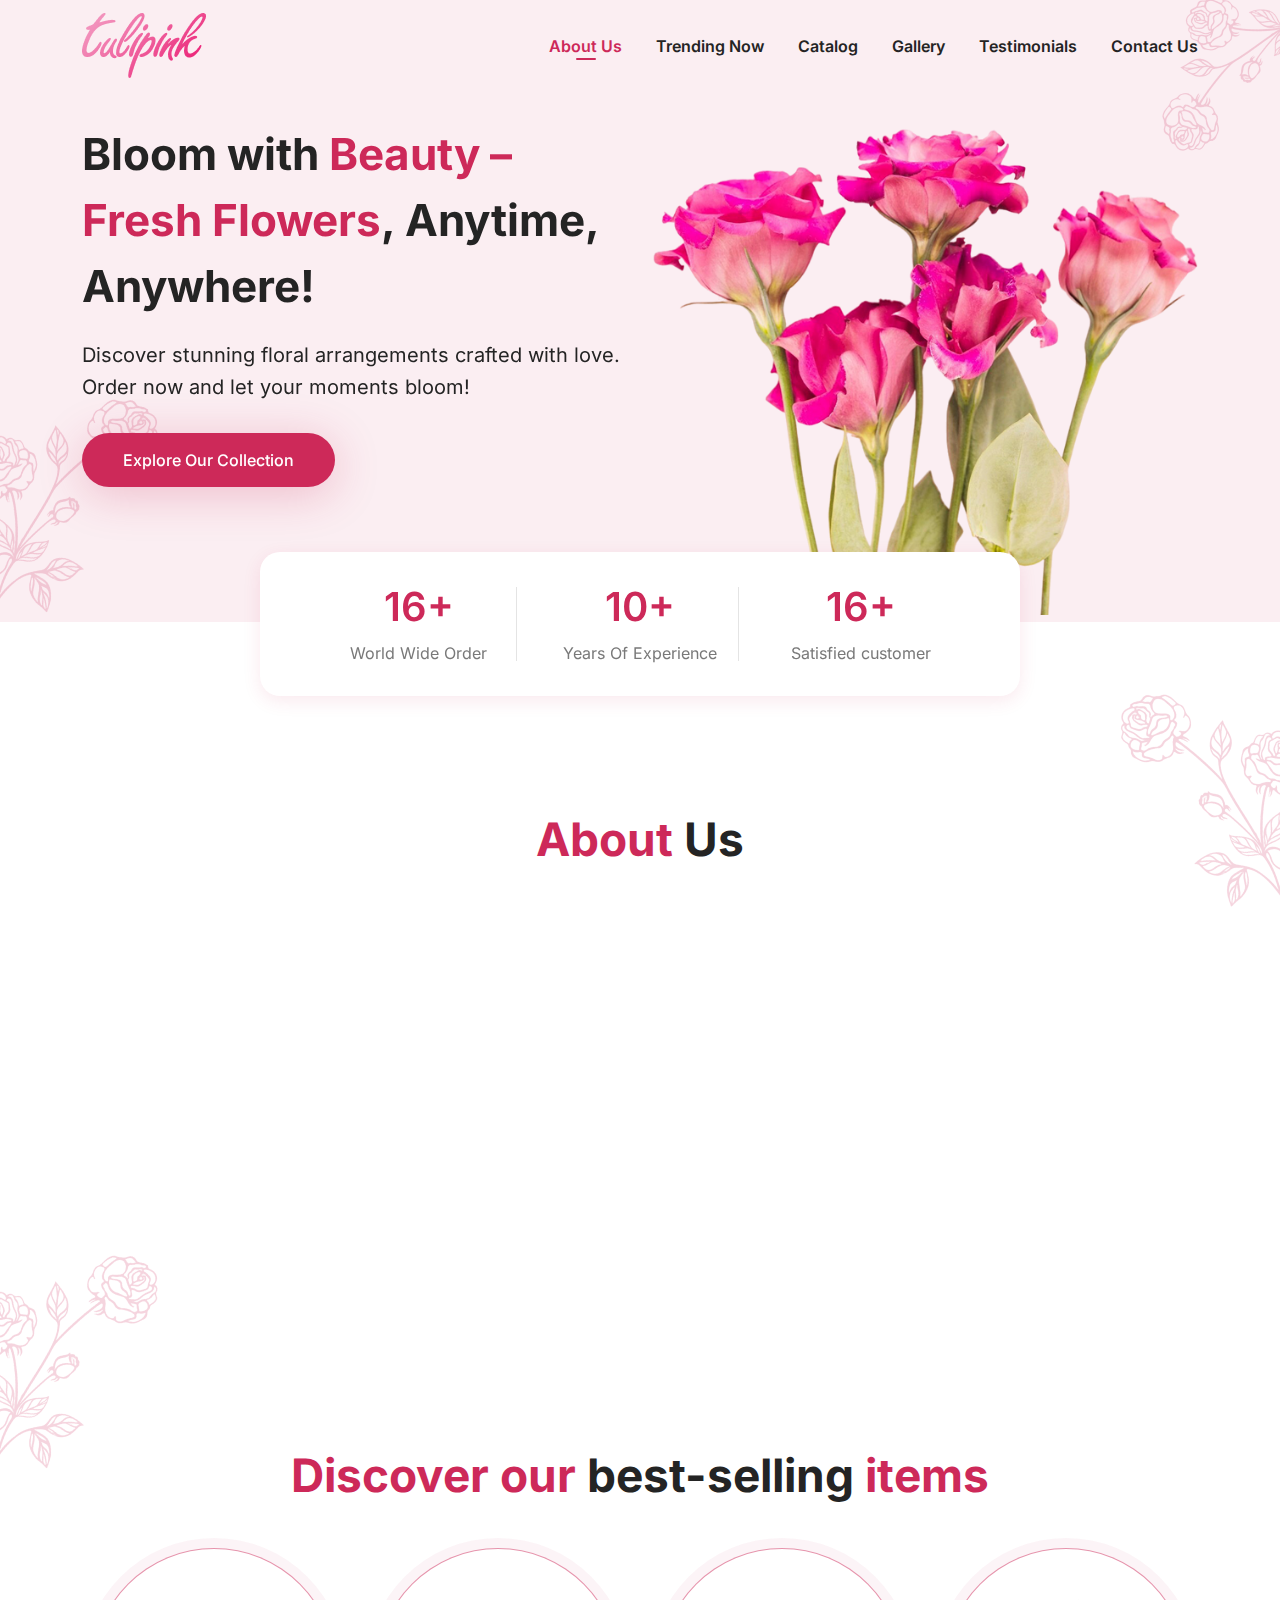
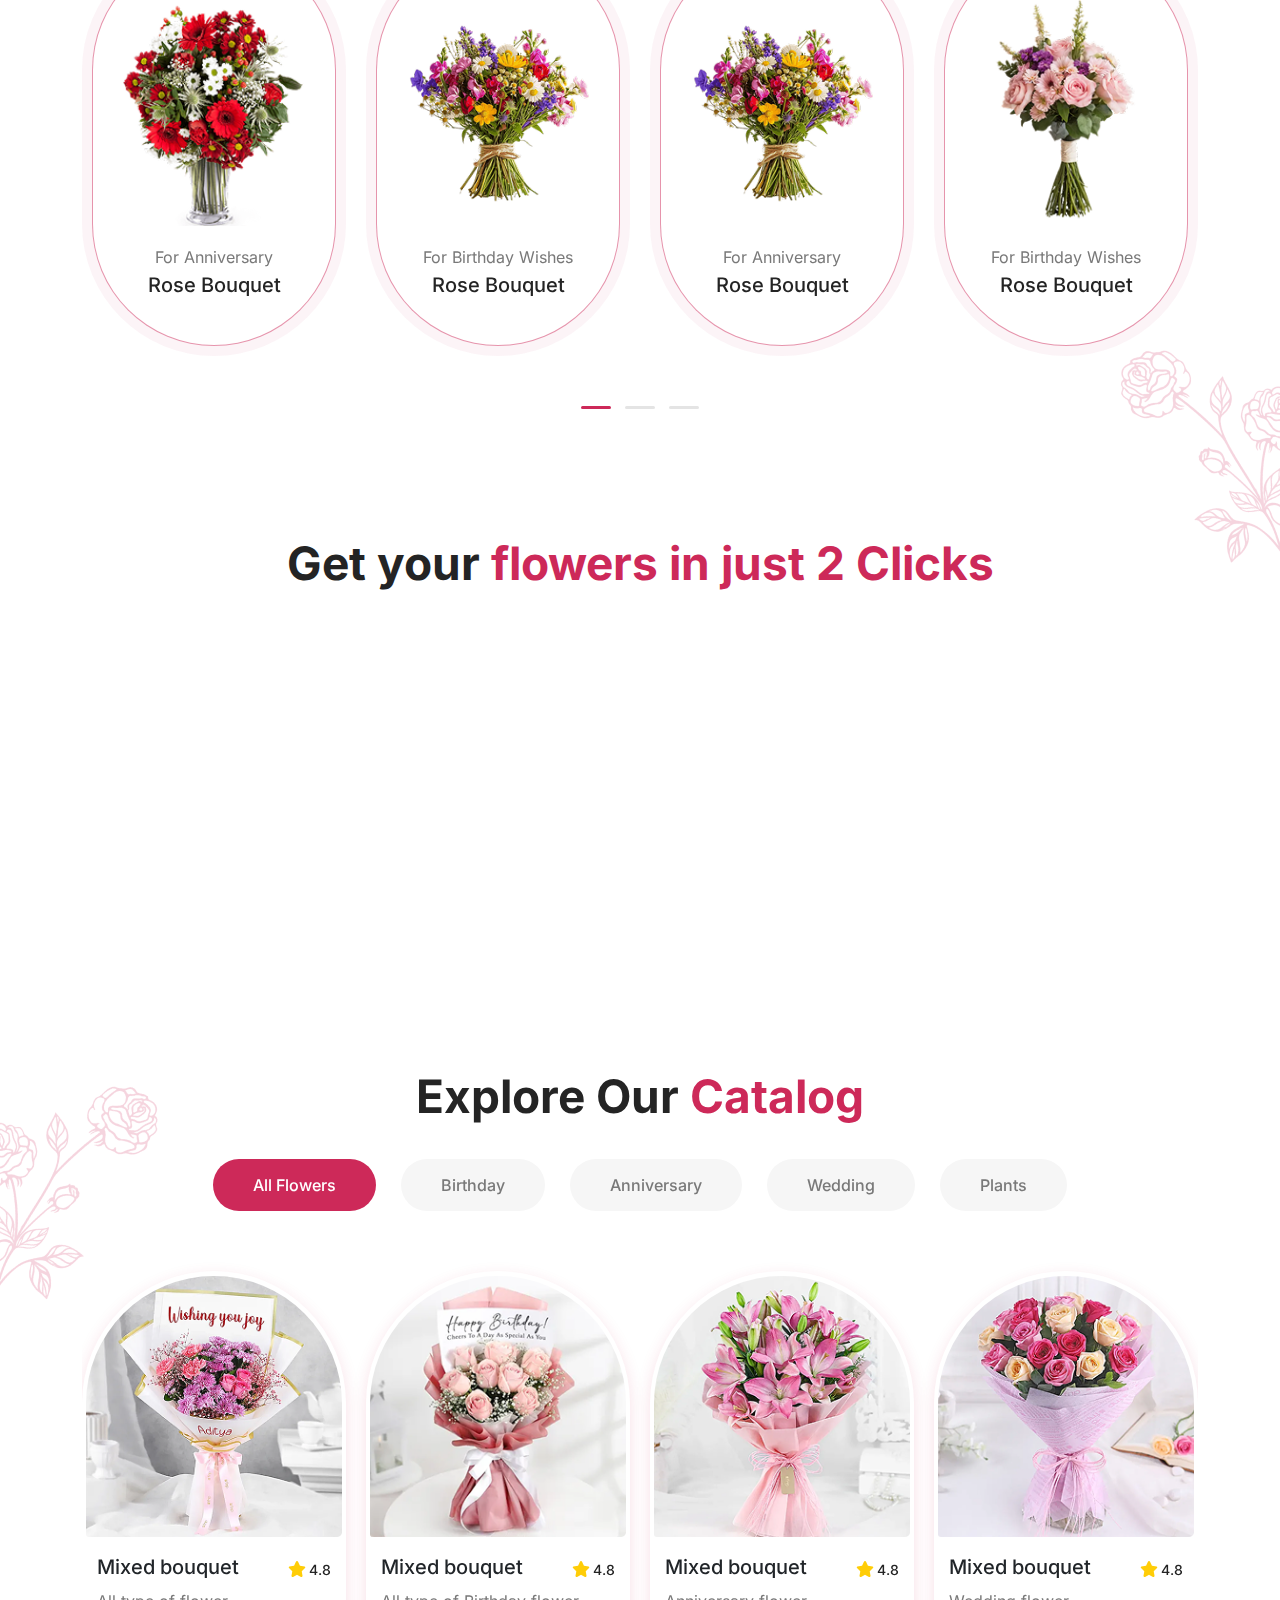
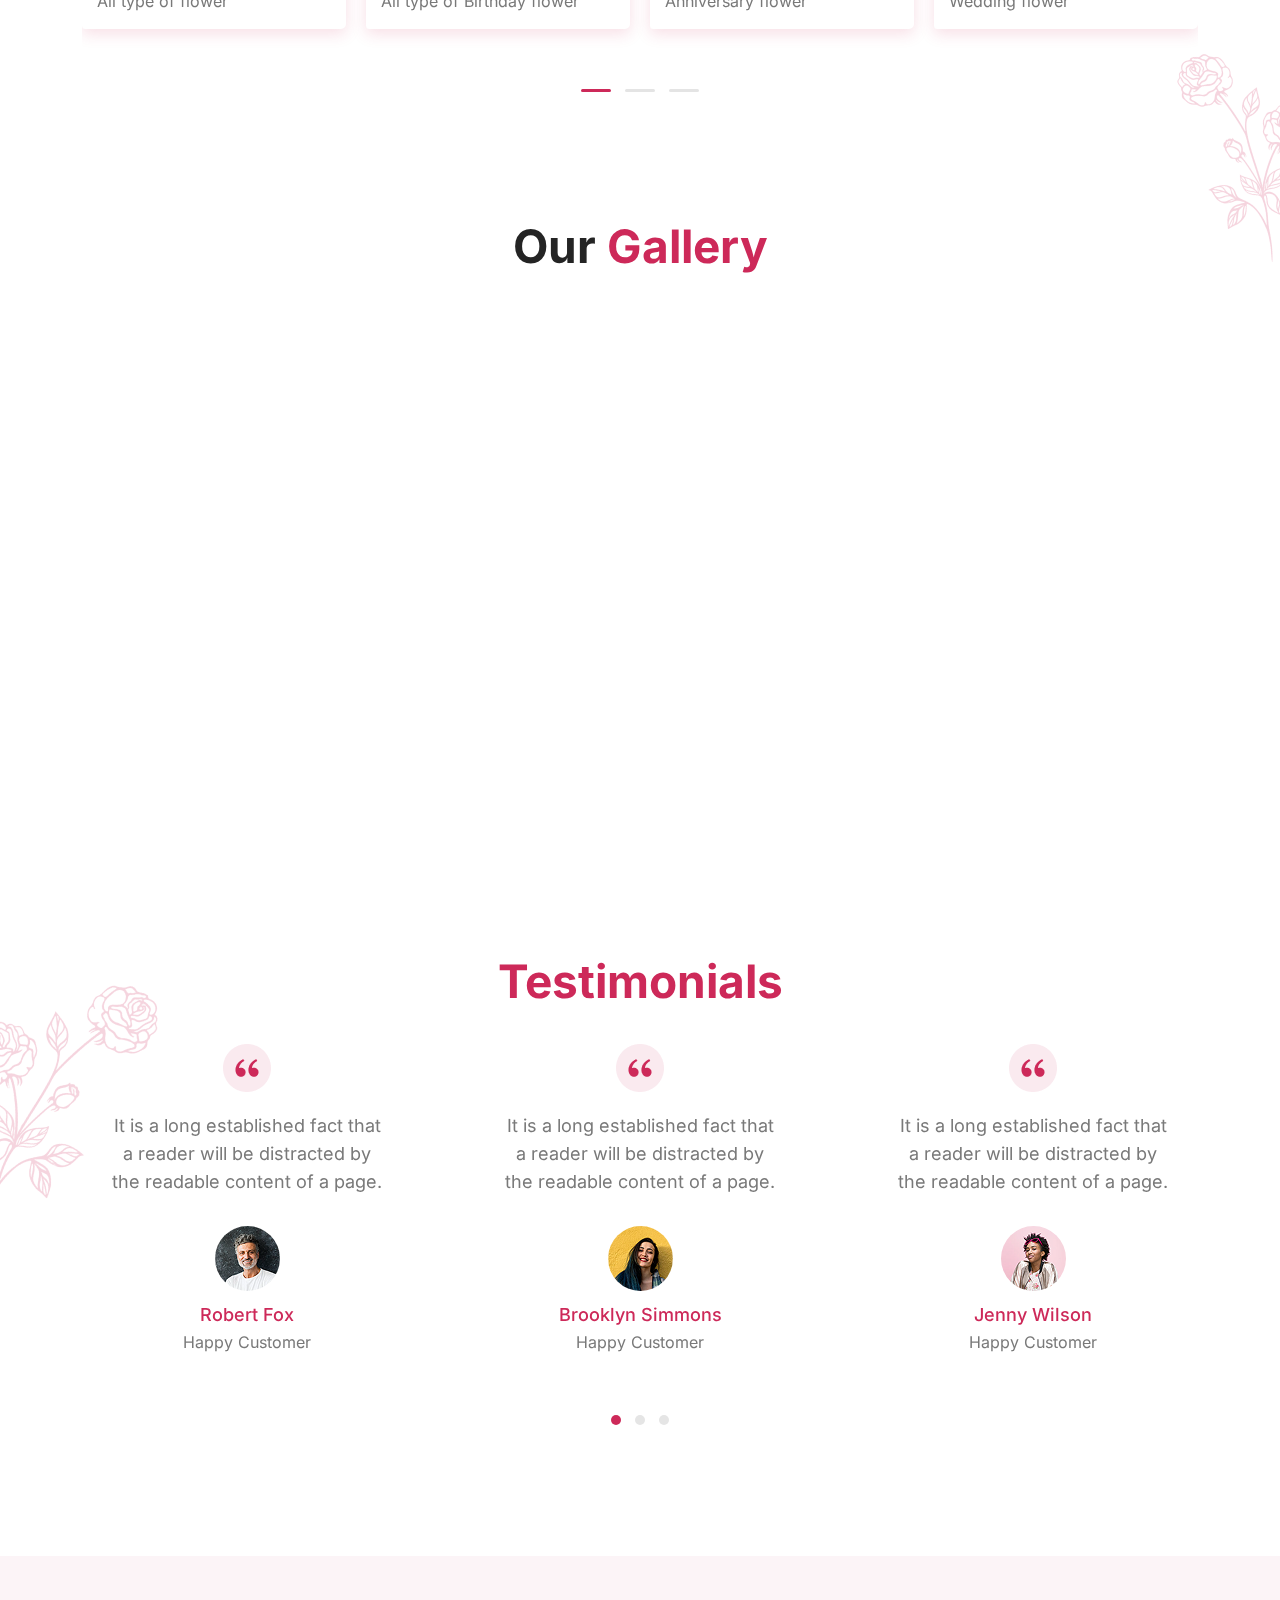
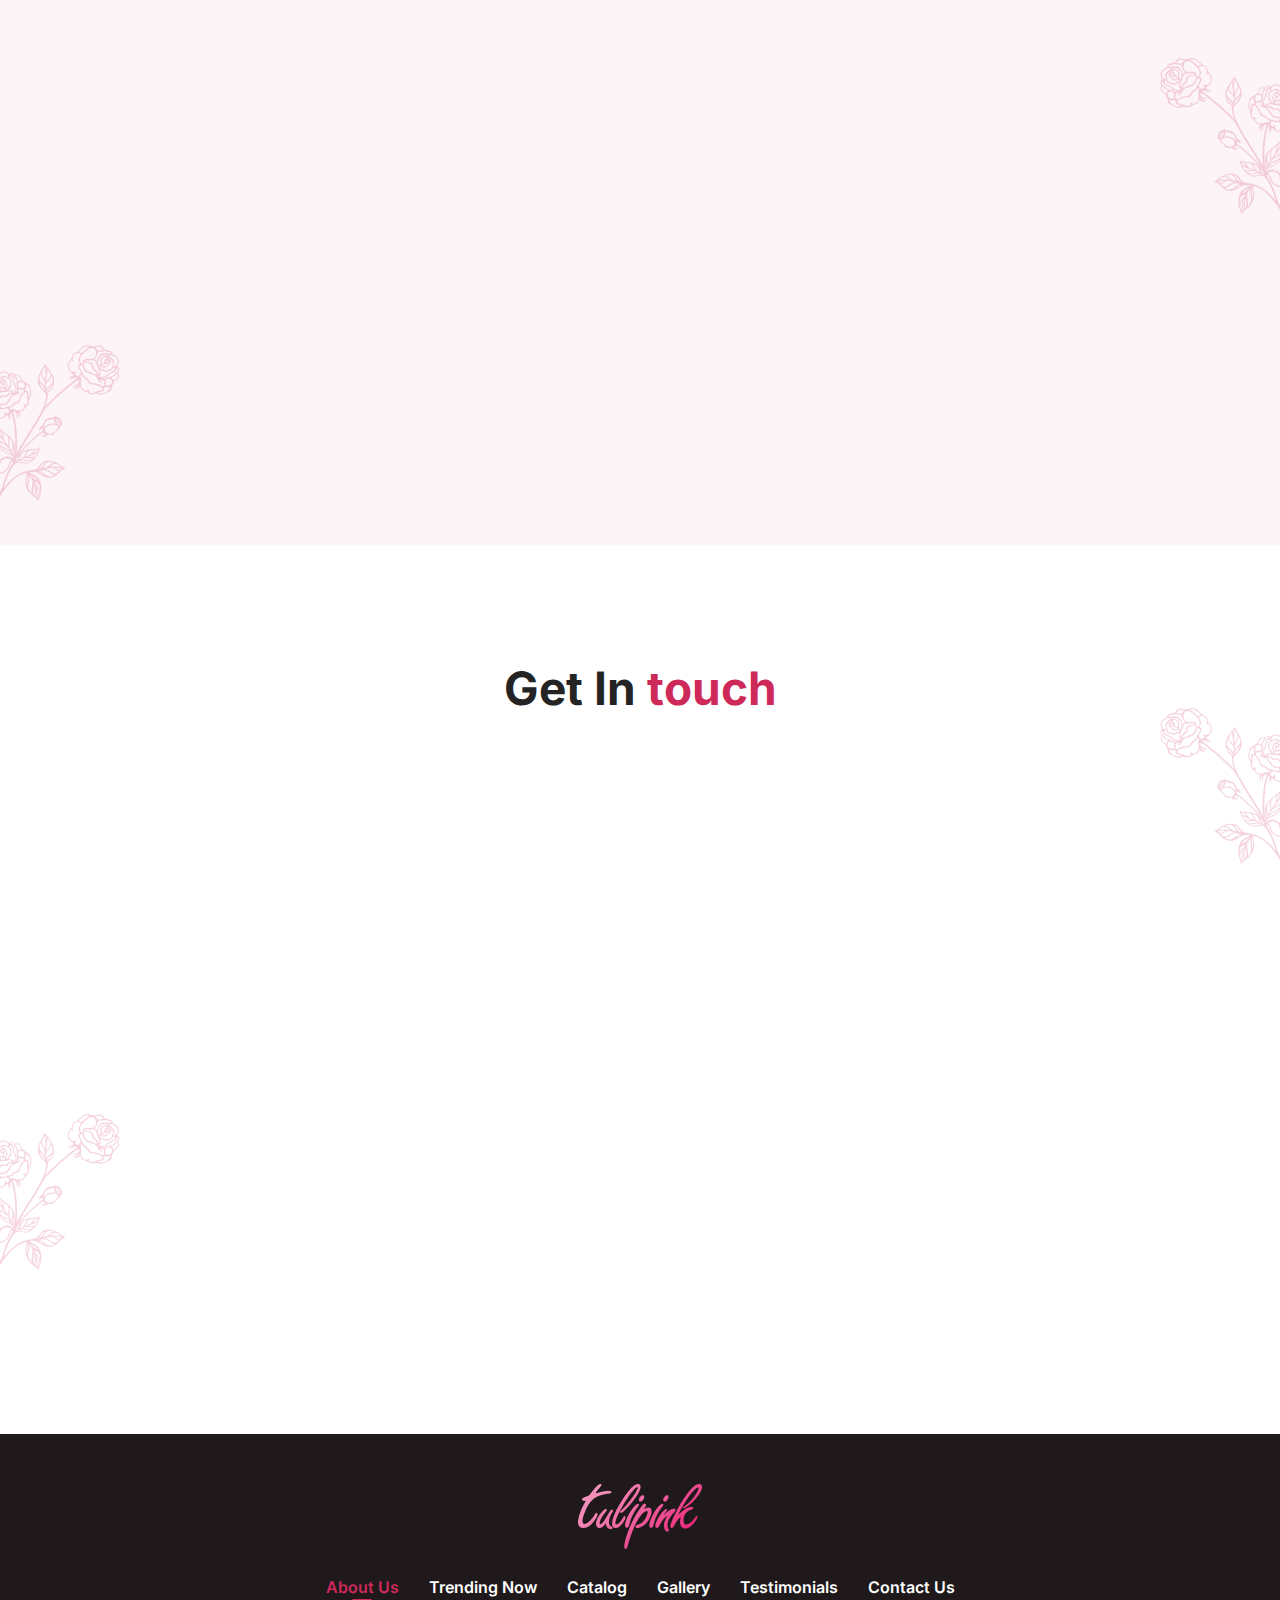
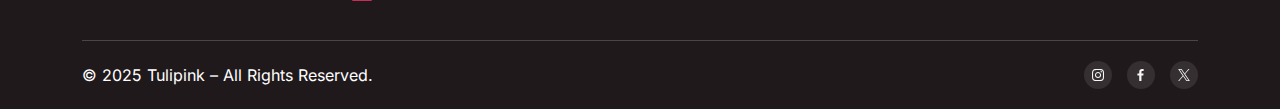
==== index.html @ c214b787 "code" ====
<!DOCTYPE html>
<html lang="en">
<head>
    <meta charset="UTF-8">
    <meta name="viewport" content="width=device-width, initial-scale=1.0">
    <title>Document</title>
    <!-- --font swesome-- -->
    <link rel="stylesheet" href="https://cdnjs.cloudflare.com/ajax/libs/font-awesome/6.7.2/css/all.min.css" integrity="sha512-Evv84Mr4kqVGRNSgIGL/F/aIDqQb7xQ2vcrdIwxfjThSH8CSR7PBEakCr51Ck+w+/U6swU2Im1vVX0SVk9ABhg==" crossorigin="anonymous" referrerpolicy="no-referrer" />
    <!-- --aos animation -->
    <link href="https://unpkg.com/aos@2.3.1/dist/aos.css" rel="stylesheet">
    <!-- --owl carousel-- -->
    <link rel="stylesheet" href="assets/css/owl.theme.default.min.css" />
    <link rel="stylesheet" href="assets/css/owl.carousel.min.css"/>   
    <!-- --fonts-- -->
     <link rel="stylesheet" href="assets/css/fonts.css">
     <!-- --bootstrap-- -->
      <link rel="stylesheet" href="assets/css/bootstrap.min.css">
    <!-- --style-- -->
     <link rel="stylesheet" href="assets/css/style.css">
</head>
<body>
    <div id="navbar">
      <div class="flower-img">
        <img src="assets/images/flower-left.png" alt="" class="flower-left">
        <img src="assets/images/flower-nav.png" alt="" class="flower-right">
      </div>

        <nav class="navbar navbar-expand-lg" >
            <div class="container">
              <a class="navbar-brand" href="index.html"><img src="assets/images/logo.png" alt=""></a>
              <button class="navbar-toggler" type="button" data-bs-toggle="collapse" data-bs-target="#navbarSupportedContent" aria-controls="navbarSupportedContent" aria-expanded="false" aria-label="Toggle navigation">
                <span class="navbar-toggler-icon"></span>
              </button>
              <div class="collapse navbar-collapse justify-content-lg-end" id="navbarSupportedContent">
                <button class="btn-close close-nav d-lg-none" aria-label="Close"></button>
                <ul class="navbar-nav ">
                  <li class="nav-item">
                    <a class="nav-link active" aria-current="page" href="#">About Us</a>
                  </li>
                  <li class="nav-item">
                    <a class="nav-link" href="#">Trending Now</a>
                  </li>
                  <li class="nav-item">
                    <a class="nav-link" href="#">Catalog</a>
                  </li>
                  <li class="nav-item">
                    <a class="nav-link" href="#">Gallery</a>
                  </li>
                  <li class="nav-item">
                    <a class="nav-link" href="#">Testimonials</a>
                  </li>
                  <li class="nav-item">
                    <a class="nav-link" href="#">Contact Us</a>
                  </li>
                </ul>
              </div>
            </div>
        </nav>

        <section class="hero-sec position-relative">
          <div class="container">
            <div class="row align-items-center">
              <div class="col-12 col-md-6"  data-aos="fade-up">
                <div class="hero-info">
                  <h1>Bloom with <span>Beauty – Fresh Flowers</span>, Anytime, Anywhere!</h1>
                  <p>Discover stunning floral arrangements crafted with love. Order now and let your moments bloom!</p>
                  <button class="btn">Explore Our Collection</button>
                </div>
              </div>
              <div class="col-12 col-md-6">
                <div class="hero-right">
                  <img src="assets/images/hero-right.png" alt="Flowers">
                </div>
              </div>
            </div>
          </div>
        
        </section>
        
    </div>

        <!-- --count section -->
     <section class="count-sec" id="counter">
        <div class="container">
          <div class="row justify-content-center ">
            <div class="col-12 col-lg-8 count-sec-info">
              <div class="row">
               <div class="col-4">
                 <div class="count-info">
                     <h2 class="count" data-number="50" >50k+</h2>
                     <p>World Wide Order</p>
                 </div>
               </div>
               <div class="col-4">
                 <div class="count-info">
                     <h2 class="count" data-number="10">10+</h2>
                     <p>Years Of Experience</p>
                 </div>
               </div>
               <div class="col-4">
                 <div class="count-info">
                     <h2 class="count" data-number="32">32+</h2>
                     <p>Satisfied customer</p>
                 </div>
               </div>
              </div>
            </div>
          </div>
        </div> 
     </section>

     <!-- --about us section -->
      <section class="about-us">
        <div class="flower-img">
          <img src="assets/images/flower-left.png" alt="" class="flower-left">
          <img src="assets/images/flower-right.png" alt="" class="flower-right">
        </div>
        <div class="container">
            <div class="common-title">
                <h2>About <span>Us</span></h2>
            </div>
            <div class="row">
                    <div class="col-12 col-lg-6 mb-5 mb-lg-0" data-aos="fade-right">
                        <div class="about-img">
                            <img src="assets/images/about.png" alt="">
                        </div>
                    </div>
                    <div class="col-12 col-lg-6" data-aos="fade-left">
                        <div class="about-info">
                            <p>At Tulipink, we believe that flowers are more than just gifts—they’re emotions wrapped in petals. Our journey began with a passion for bringing nature’s beauty into people’s lives, offering fresh, handpicked flowers for every occasion. Whether it’s a heartfelt surprise, a celebration, or a simple gesture of love, our blooms are carefully curated to spread joy. With a commitment to quality and freshness, we source only the finest flowers to ensure every bouquet tells a story.</p>
                            <p>We take pride in offering a seamless shopping experience, making it easier than ever to find the perfect flowers for any occasion. Whether it's a heartfelt gift, a celebration, or just a little self-care, Tulipink is here to make every moment bloom. Join us in spreading happiness—one petal at a time.</p>
                        </div>
                    </div>
            </div>
        </div>
      </section>

      <!-- --selling items -->
       <section class="selling-items">
        <div class="container">
          <div class="common-title">
            <h2>Discover our <span>best-selling</span> items </h2>
          </div>
          <div class="owl-carousel selling-carousel owl-theme">
          <div class="item">
            <div class="selling-info">
              <div class="selling-data">
                <img src="assets/images/process1.png" alt="">
                <p>For Anniversary</p>
                <h3>Rose Bouquet</h3>
              </div>
            </div>
          </div>
          <div class="item">
            <div class="selling-info">
              <div class="selling-data">
                <img src="assets/images/process3.png" alt="">
                <p>For Birthday Wishes</p>
                <h3>Rose Bouquet</h3>
              </div>
            </div>
          </div>
          <div class="item">
            <div class="selling-info">
              <div class="selling-data">
                <img src="assets/images/process3.png" alt="">
                <p>For Anniversary</p>
                <h3>Rose Bouquet</h3>
              </div>
            </div>
          </div>
          <div class="item">
            <div class="selling-info">
              <div class="selling-data">
                <img src="assets/images/process4.png" alt="">
                <p>For Birthday Wishes</p>
                <h3>Rose Bouquet</h3>
              </div>
            </div>
          </div>
          <div class="item">
            <div class="selling-info">
              <div class="selling-data">
                <img src="assets/images/process1.png" alt="">
                <p>For Anniversary</p>
                <h3>Rose Bouquet</h3>
              </div>
            </div>
          </div>
          <div class="item">
            <div class="selling-info">
              <div class="selling-data">
                <img src="assets/images/process3.png" alt="">
                <p>For Birthday Wishes</p>
                <h3>Rose Bouquet</h3>
              </div>
            </div>
          </div>
          <div class="item">
            <div class="selling-info">
              <div class="selling-data">
                <img src="assets/images/process3.png" alt="">
                <p>For Anniversary</p>
                <h3>Rose Bouquet</h3>
              </div>
            </div>
          </div>
          <div class="item">
            <div class="selling-info">
              <div class="selling-data">
                <img src="assets/images/process4.png" alt="">
                <p>For Birthday Wishes</p>
                <h3>Rose Bouquet</h3>
              </div>
            </div>
          </div>
          <div class="item">
            <div class="selling-info">
              <div class="selling-data">
                <img src="assets/images/process1.png" alt="">
                <p>For Anniversary</p>
                <h3>Rose Bouquet</h3>
              </div>
            </div>
          </div>
          <div class="item">
            <div class="selling-info">
              <div class="selling-data">
                <img src="assets/images/process3.png" alt="">
                <p>For Birthday Wishes</p>
                <h3>Rose Bouquet</h3>
              </div>
            </div>
          </div>
          <div class="item">
            <div class="selling-info">
              <div class="selling-data">
                <img src="assets/images/process3.png" alt="">
                <p>For Anniversary</p>
                <h3>Rose Bouquet</h3>
              </div>
            </div>
          </div>
          <div class="item">
            <div class="selling-info">
              <div class="selling-data">
                <img src="assets/images/process4.png" alt="">
                <p>For Birthday Wishes</p>
                <h3>Rose Bouquet</h3>
              </div>
            </div>
          </div>
          
          </div>
        </div>
       </section>

       <!-- ---how it work -->
        <section class="process">
          <div class="flower-img">
            <img src="assets/images/flower-right.png" alt="" class="flower-right">
          </div>
          <div class="container">
            <div class="common-title">
              <h2><span>Get your</span> flowers in just 2 Clicks </h2>
           </div>
          <div class="row">
            <div class="col-12 col-sm-6 col-lg-4 mb-4 mb-lg-0" data-aos="fade-up">
              <div class="process-info h-100">
                  <div class="process-icon">
                     <img src="assets/images/icon1.png" alt="">
                  </div>
                  <h3>Order Online</h3>
                  <p>Experience the ease Of Ordering flowers
                    online. our stunning selection, click to
                    order. and let us handle the rest!"</p>
              </div>
            </div>
            <div class="col-12 col-sm-6 col-lg-4 mb-4 mb-lg-0" data-aos="fade-up">
              <div class="process-info h-100">
                  <div class="process-icon">
                     <img src="assets/images/icon2.png" alt="">
                  </div>
                  <h3>Payment</h3>
                  <p>Simplify your checkout process with secure
                    online payments Enjoy seamless
                    transactions for your floral purchases.</p>
              </div>
            </div>
            <div class="col-12 col-sm-6 col-lg-4" data-aos="fade-up">
              <div class="process-info h-100">
                  <div class="process-icon">
                     <img src="assets/images/icon3.png" alt="">
                  </div>
                  <h3>Delivery</h3>
                  <p>Our priority is to deliver your flowers fresh
                    and vibrant. with tracking options available
                    throughout the entire process.</p>
              </div>
            </div>
          </div>
          </div>
        </section>

        <!-- --catalog-- -->
         <section class="catalog-sec">
          <div class="flower-img">
            <img src="assets/images/flower-left.png" alt="" class="flower-left">
          </div>
          
          <div class="container">
            <div class="common-title">
              <h2><span>Explore Our</span> Catalog</h2>
            </div>
            <div class="catalog-tabs" >
            <ul class="nav nav-pills justify-content-xl-center" id="pills-tab" role="tablist">
              <li class="nav-item" role="presentation">
                <button class="nav-link active" id="pills-home-tab" data-bs-toggle="pill" data-bs-target="#pills-home" type="button" role="tab" aria-controls="pills-home" aria-selected="true">All Flowers</button>
              </li>
              <li class="nav-item" role="presentation">
                <button class="nav-link" id="pills-birthday-tab" data-bs-toggle="pill" data-bs-target="#pills-birthday" type="button" role="tab" aria-controls="pills-birthday" aria-selected="false">Birthday</button>
              </li>
              <li class="nav-item" role="presentation">
                <button class="nav-link" id="pills-anniversary-tab" data-bs-toggle="pill" data-bs-target="#pills-anniversary" type="button" role="tab" aria-controls="pills-anniversary" aria-selected="false">Anniversary</button>
              </li>
              <li class="nav-item" role="presentation">
                <button class="nav-link" id="pills-wedding-tab" data-bs-toggle="pill" data-bs-target="#pills-wedding" type="button" role="tab" aria-controls="pills-wedding" aria-selected="false">Wedding</button>
              </li>
              <li class="nav-item" role="presentation">
                <button class="nav-link" id="pills-plants-tab" data-bs-toggle="pill" data-bs-target="#pills-plants" type="button" role="tab" aria-controls="pills-plants" aria-selected="false">Plants</button>
              </li>
            </ul>
            
            <div class="tab-content" id="pills-tabContent">
              <div class="tab-pane fade show active" id="pills-home" role="tabpanel" aria-labelledby="pills-home-tab" tabindex="0">
                <div class="owl-carousel selling-carousel owl-theme">
                  <div class="item">
                    <div class="catalog-info">
                      <img src="assets/images/catalog1.png" alt="">
                      <div class="catalog-data">
                            <div class="d-flex justify-content-between">
                             <h3>Mixed bouquet</h3>
                             <div class="catalog-rate"><i class="fa-solid fa-star"></i><span>4.8</span></div>
                            </div>
                            <p class="catalog-para">All type of flower</p>
                      </div>
                   </div>
                  </div>  
                  <div class="item">
                    <div class="catalog-info">
                      <img src="assets/images/catalog2.png" alt="">
                      <div class="catalog-data">
                            <div class="d-flex justify-content-between">
                             <h3>Mixed bouquet</h3>
                             <div class="catalog-rate"><i class="fa-solid fa-star"></i><span>4.8</span></div>
                            </div>
                            <p class="catalog-para">All type of Birthday flower</p>
                      </div>
                   </div>
                  </div> 
                  <div class="item">
                    <div class="catalog-info">
                      <img src="assets/images/catalog3.png" alt="">
                      <div class="catalog-data">
                            <div class="d-flex justify-content-between">
                             <h3>Mixed bouquet</h3>
                             <div class="catalog-rate"><i class="fa-solid fa-star"></i><span>4.8</span></div>
                            </div>
                            <p class="catalog-para">Anniversary flower</p>
                      </div>
                   </div>
                  </div> 
                  <div class="item">
                    <div class="catalog-info">
                      <img src="assets/images/catalog4.png" alt="">
                      <div class="catalog-data">
                            <div class="d-flex justify-content-between">
                             <h3>Mixed bouquet</h3>
                             <div class="catalog-rate"><i class="fa-solid fa-star"></i><span>4.8</span></div>
                            </div>
                            <p class="catalog-para">Wedding flower</p>
                      </div>
                   </div>
                  </div>              
                  <div class="item">
                    <div class="catalog-info">
                      <img src="assets/images/catalog1.png" alt="">
                      <div class="catalog-data">
                            <div class="d-flex justify-content-between">
                             <h3>Mixed bouquet</h3>
                             <div class="catalog-rate"><i class="fa-solid fa-star"></i><span>4.8</span></div>
                            </div>
                            <p class="catalog-para">All type of flower</p>
                      </div>
                   </div>
                  </div>  
                  <div class="item">
                    <div class="catalog-info">
                      <img src="assets/images/catalog2.png" alt="">
                      <div class="catalog-data">
                            <div class="d-flex justify-content-between">
                             <h3>Mixed bouquet</h3>
                             <div class="catalog-rate"><i class="fa-solid fa-star"></i><span>4.8</span></div>
                            </div>
                            <p class="catalog-para">All type of Birthday flower</p>
                      </div>
                   </div>
                  </div> 
                  <div class="item">
                    <div class="catalog-info">
                      <img src="assets/images/catalog3.png" alt="">
                      <div class="catalog-data">
                            <div class="d-flex justify-content-between">
                             <h3>Mixed bouquet</h3>
                             <div class="catalog-rate"><i class="fa-solid fa-star"></i><span>4.8</span></div>
                            </div>
                            <p class="catalog-para">Anniversary flower</p>
                      </div>
                   </div>
                  </div> 
                  <div class="item">
                    <div class="catalog-info">
                      <img src="assets/images/catalog4.png" alt="">
                      <div class="catalog-data">
                            <div class="d-flex justify-content-between">
                             <h3>Mixed bouquet</h3>
                             <div class="catalog-rate"><i class="fa-solid fa-star"></i><span>4.8</span></div>
                            </div>
                            <p class="catalog-para">Wedding flower</p>
                      </div>
                   </div>
                  </div>              
                  <div class="item">
                    <div class="catalog-info">
                      <img src="assets/images/catalog1.png" alt="">
                      <div class="catalog-data">
                            <div class="d-flex justify-content-between">
                             <h3>Mixed bouquet</h3>
                             <div class="catalog-rate"><i class="fa-solid fa-star"></i><span>4.8</span></div>
                            </div>
                            <p class="catalog-para">All type of flower</p>
                      </div>
                   </div>
                  </div>  
                  <div class="item">
                    <div class="catalog-info">
                      <img src="assets/images/catalog2.png" alt="">
                      <div class="catalog-data">
                            <div class="d-flex justify-content-between">
                             <h3>Mixed bouquet</h3>
                             <div class="catalog-rate"><i class="fa-solid fa-star"></i><span>4.8</span></div>
                            </div>
                            <p class="catalog-para">All type of Birthday flower</p>
                      </div>
                   </div>
                  </div> 
                  <div class="item">
                    <div class="catalog-info">
                      <img src="assets/images/catalog3.png" alt="">
                      <div class="catalog-data">
                            <div class="d-flex justify-content-between">
                             <h3>Mixed bouquet</h3>
                             <div class="catalog-rate"><i class="fa-solid fa-star"></i><span>4.8</span></div>
                            </div>
                            <p class="catalog-para">Anniversary flower</p>
                      </div>
                   </div>
                  </div> 
                  <div class="item">
                    <div class="catalog-info">
                      <img src="assets/images/catalog4.png" alt="">
                      <div class="catalog-data">
                            <div class="d-flex justify-content-between">
                             <h3>Mixed bouquet</h3>
                             <div class="catalog-rate"><i class="fa-solid fa-star"></i><span>4.8</span></div>
                            </div>
                            <p class="catalog-para">Wedding flower</p>
                      </div>
                   </div>
                  </div>              
                  </div>
              </div>
              <div class="tab-pane fade" id="pills-birthday" role="tabpanel" aria-labelledby="pills-birthday-tab" tabindex="0">
                <div class="owl-carousel selling-carousel owl-theme">  
                  <div class="item">
                    <div class="catalog-info">
                      <img src="assets/images/catalog2.png" alt="">
                      <div class="catalog-data">
                            <div class="d-flex justify-content-between">
                             <h3>Mixed bouquet</h3>
                             <div class="catalog-rate"><i class="fa-solid fa-star"></i><span>4.8</span></div>
                            </div>
                            <p class="catalog-para">All type of Birthday flower</p>
                      </div>
                   </div>
                  </div>            
                  </div>
              </div>
              <div class="tab-pane fade" id="pills-anniversary" role="tabpanel" aria-labelledby="pills-anniversary-tab" tabindex="0">
                <div class="owl-carousel selling-carousel owl-theme">  
                  <div class="item">
                    <div class="catalog-info">
                      <img src="assets/images/catalog3.png" alt="">
                      <div class="catalog-data">
                            <div class="d-flex justify-content-between">
                             <h3>Mixed bouquet</h3>
                             <div class="catalog-rate"><i class="fa-solid fa-star"></i><span>4.8</span></div>
                            </div>
                            <p class="catalog-para">Anniversary flower</p>
                      </div>
                   </div>
                  </div>            
                  </div>
              </div>
              <div class="tab-pane fade" id="pills-wedding" role="tabpanel" aria-labelledby="pills-wedding-tab" tabindex="0">
                <div class="owl-carousel selling-carousel owl-theme">  
                  <div class="item">
                    <div class="catalog-info">
                      <img src="assets/images/catalog4.png" alt="">
                      <div class="catalog-data">
                            <div class="d-flex justify-content-between">
                             <h3>Mixed bouquet</h3>
                             <div class="catalog-rate"><i class="fa-solid fa-star"></i><span>4.8</span></div>
                            </div>
                            <p class="catalog-para">Wedding flower</p>
                      </div>
                   </div>
                  </div>            
                  </div>
              </div>
              <div class="tab-pane fade" id="pills-plants" role="tabpanel" aria-labelledby="pills-plants-tab" tabindex="0">
                <div class="owl-carousel selling-carousel owl-theme">  
                  <div class="item">
                    <div class="catalog-info">
                      <img src="assets/images/catalog1.png" alt="">
                      <div class="catalog-data">
                            <div class="d-flex justify-content-between">
                             <h3>Mixed bouquet</h3>
                             <div class="catalog-rate"><i class="fa-solid fa-star"></i><span>4.8</span></div>
                            </div>
                            <p class="catalog-para">All type of flower</p>
                      </div>
                   </div>
                  </div>             
                  </div>
              </div>
            </div>
            </div>
          </div>
         </section>

         <!-- --gallery -->
          <section class="gallery-sec">
            <div class="flower-img">
              <img src="assets/images/flower-right-small.png" alt="" class="flower-right">
            </div>
            <div class="container">
              <div class="common-title">
                <h2><span>Our </span>Gallery</h2>
              </div>
              <div class="row align-items-start gallery-info">
                
                <div class="col-md-4 mb-4 mb-md-0"  data-aos="zoom-out">
                  <img src="assets/images/gallery1.png" alt="Bouquet 1" class="img-fluid rounded ">
                </div>
            
                <div class="col-md-4  mb-4 mb-md-0"  data-aos="zoom-out">
                  <div class="row">
                    <div class="col-12"  data-aos="zoom-out">
                      <img src="assets/images/gallery2.png" alt="Bouquet 2" class="img-fluid rounded mb-20">
                    </div>
            
                    <div class="col-6"  data-aos="zoom-out">
                      <img src="assets/images/gallery3.png" alt="Bouquet 3" class="img-fluid rounded ">
                    </div>
                    <div class="col-6"  data-aos="zoom-out">
                      <img src="assets/images/gallery4.png" alt="Bouquet 4" class="img-fluid rounded ">
                    </div>
                  </div>
                </div>
            
                <div class="col-md-4"  data-aos="zoom-out">
                  <img src="assets/images/gallery5.png" alt="Bouquet 5" class="img-fluid rounded ">
                </div>
            
              </div>
            </div>
          </section>

          <!-- ---testimonial -->
           <section class="testimonial-sec">
            <div class="flower-img">
              <img src="assets/images/flower-left.png" alt="" class="flower-left">
            </div>
            <div class="container">
              <div class="common-title">
                <h2>Testimonials</h2>
              </div>
                <div class="owl-carousel testimonial-carousel owl-theme" > 
                  <div class="item">
                    <div class="testimonial-info">
                      <img src="assets/images/testimonial.png" class="inverted" alt="">
                      <p>It is a long established fact that a reader will be distracted by the readable content of a page.</p>
                      <div class="user-info">
                        <img src="assets/images/test1.png" alt="">
                        <h3>Robert Fox</h3>
                        <p>Happy Customer</p>
                      </div>
                    </div>
                  </div>
                  <div class="item">
                    <div class="testimonial-info">
                      <img src="assets/images/testimonial.png" class="inverted" alt="">
                      <p>It is a long established fact that a reader will be distracted by the readable content of a page.</p>
                      <div class="user-info">
                        <img src="assets/images/test2.png" alt="">
                        <h3>Brooklyn Simmons</h3>
                        <p>Happy Customer</p>
                      </div>
                    </div>
                  </div>
                  <div class="item">
                    <div class="testimonial-info">
                      <img src="assets/images/testimonial.png" class="inverted" alt="">
                      <p>It is a long established fact that a reader will be distracted by the readable content of a page.</p>
                      <div class="user-info">
                        <img src="assets/images/test3.png" alt="">
                        <h3>Jenny Wilson</h3>
                        <p>Happy Customer</p>
                      </div>
                    </div>
                  </div>
                  <div class="item">
                    <div class="testimonial-info">
                      <img src="assets/images/testimonial.png" class="inverted" alt="">
                      <p>It is a long established fact that a reader will be distracted by the readable content of a page.</p>
                      <div class="user-info">
                        <img src="assets/images/test1.png" alt="">
                        <h3>Robert Fox</h3>
                        <p>Happy Customer</p>
                      </div>
                    </div>
                  </div>
                  <div class="item">
                    <div class="testimonial-info">
                      <img src="assets/images/testimonial.png" class="inverted" alt="">
                      <p>It is a long established fact that a reader will be distracted by the readable content of a page.</p>
                      <div class="user-info">
                        <img src="assets/images/test2.png" alt="">
                        <h3>Brooklyn Simmons</h3>
                        <p>Happy Customer</p>
                      </div>
                    </div>
                  </div>
                  <div class="item">
                    <div class="testimonial-info">
                      <img src="assets/images/testimonial.png" class="inverted" alt="">
                      <p>It is a long established fact that a reader will be distracted by the readable content of a page.</p>
                      <div class="user-info">
                        <img src="assets/images/test3.png" alt="">
                        <h3>Jenny Wilson</h3>
                        <p>Happy Customer</p>
                      </div>
                    </div>
                  </div>
                  <div class="item">
                    <div class="testimonial-info">
                      <img src="assets/images/testimonial.png" class="inverted" alt="">
                      <p>It is a long established fact that a reader will be distracted by the readable content of a page.</p>
                      <div class="user-info">
                        <img src="assets/images/test1.png" alt="">
                        <h3>Robert Fox</h3>
                        <p>Happy Customer</p>
                      </div>
                    </div>
                  </div>
                  <div class="item">
                    <div class="testimonial-info">
                      <img src="assets/images/testimonial.png" class="inverted" alt="">
                      <p>It is a long established fact that a reader will be distracted by the readable content of a page.</p>
                      <div class="user-info">
                        <img src="assets/images/test2.png" alt="">
                        <h3>Brooklyn Simmons</h3>
                        <p>Happy Customer</p>
                      </div>
                    </div>
                  </div>
                  <div class="item">
                    <div class="testimonial-info">
                      <img src="assets/images/testimonial.png" class="inverted" alt="">
                      <p>It is a long established fact that a reader will be distracted by the readable content of a page.</p>
                      <div class="user-info">
                        <img src="assets/images/test3.png" alt="">
                        <h3>Jenny Wilson</h3>
                        <p>Happy Customer</p>
                      </div>
                    </div>
                  </div>
              </div>
            </div>
           </section>

           <!-- --order flow -->
            <section class="order-flow" >
              <div class="flower-img">
                <img src="assets/images/flower-right-order.png" alt="" class="flower-right">
                <img src="assets/images/flower-order-left.png" alt="" class="flower-left">
              </div>
              <div class="container">
                <div class="row align-items-center">
                  <div class="col-12 col-md-6 mb-5 mb-md-0"  data-aos="fade-right">
                   <div class="order-info">
                    <h2>Order Flowers <span> On The Go!</span></h2>
                    <p>With the Tulipink app, you can browse, select, and order flowers in just a few taps!</p>
                    <h3>Download Now!</h3>
                    <div class="flow-download-btn">
                    <a href="#"><img src="assets/images/order-1.png" alt=""></a>
                    <a href="#"><img src="assets/images/order-2.png" alt=""></a>
                    </div>
                   </div>
                  </div>
                  <div class="col-12 col-md-6"  data-aos="fade-left">
                    <div class="order-cell-img">
                       <img src="assets/images/order.png" alt="">
                    </div>
                  </div>
                </div>
              </div>
            </section>

         <!-- --contact -->
       <section class="contact-us">
        <div class="flower-img">
          <img src="assets/images/flower-right-order.png" alt="" class="flower-right">
          <img src="assets/images/flower-order-left.png" alt="" class="flower-left">
        </div>
              <div class="container">
                <div class="common-title">
                  <h2><span>Get In</span> touch</h2>
                </div>
                <div class="row contact-main"  data-aos="fade-up"
                data-aos-anchor-placement="top-bottom">
                  <div class="col-12 col-lg-6 col-xl-7 pr mb-5 mb-lg-0">
                    <form class="contact-form">
                      <div class="form-div">
                        <label for="name" class="form-label">Name</label>
                        <input
                          type="text"
                          class="form-control"
                          id="name"
                          name="name"
                          placeholder="Enter your name"
                        >
                      </div>
                      <div class="form-div">
                        <label for="email" class="form-label">Email Address</label>
                        <input
                          type="email"
                          class="form-control"
                          id="email"
                          name="email"
                          placeholder="Enter your email address"
                        >
                      </div>
                      <div>
                        <label for="message" class="form-label">Message</label>
                        <textarea
                          class="form-control"
                          id="message"
                          name="message"
                          rows="6"
                          placeholder="Enter your message"
                        ></textarea>
                      </div>
                      <div class="submit-btn">
                        <button type="submit" class="btn">Submit</button>
                      </div>
                    </form>
                  </div>
                  <div class="col-12 col-lg-6 col-xl-5 pl d-flex justify-content-center justify-content-lg-start">
                    <div class="contact-info">
                      <div class="contact-img">
                        <img src="assets/images/contact.png" alt="">
                      </div>
                      <ul class="contact-list">
                        <li>
                          <div class="contact-icon">
                            <img src="assets/images/contact1.svg" alt="">
                          </div>
                          <h3 class="contact-data">
                            <a href="https://www.google.com/maps?q=123+Bloom+Street,+Floral+City,+FL+56789" target="_blank">
                              123 Bloom Street, Floral City, FL 56789
                            </a>
                          </h3>
                        </li>
                        <li>
                          <div class="contact-icon">
                            <img src="assets/images/contact2.svg" alt="">
                          </div>
                          <h3 class="contact-data">
                            <a href="tel:+4407333433335">(+44) 07 333 433 335</a>
                          </h3>
                          </li>
                        <li>
                          <div class="contact-icon">
                            <img src="assets/images/contact3.svg" alt="">
                          </div>
                          <h3 class="contact-data">
                            <a href="mailto:info@tulipink.com">info@tulipink.com</a>
                          </h3>
                        </li>
                      </ul>
                    </div>
                  </div>
                </div>
              </div>
       </section>

       <!-- --footer -->
       <footer>
                <div class="container">
                   <div class="footer-logo"><a href="index.html"><img src="assets/images/logo.png" alt=""></a></div>
                   <ul class="footer-nav ">
                    <li class="nav-item">
                      <a class="nav-link active" aria-current="page" href="#">About Us</a>
                    </li>
                    <li class="nav-item">
                      <a class="nav-link" href="#">Trending Now</a>
                    </li>
                    <li class="nav-item">
                      <a class="nav-link" href="#">Catalog</a>
                    </li>
                    <li class="nav-item">
                      <a class="nav-link" href="#">Gallery</a>
                    </li>
                    <li class="nav-item">
                      <a class="nav-link" href="#">Testimonials</a>
                    </li>
                    <li class="nav-item">
                      <a class="nav-link" href="#">Contact Us</a>
                    </li>
                  </ul>
                  <div class="copy-right">
                    <h3>© 2025 Tulipink – All Rights Reserved.</h3>
                    <ul class="social-icon">
                      <li>
                        <a href="https://instagram.com" target="_blank" rel="noopener noreferrer">
                          <img src="assets/images/social-1.svg" alt="Facebook">
                        </a>
                      </li>
                      <li>
                        <a href="https://facebook.com" target="_blank" rel="noopener noreferrer">
                          <img src="assets/images/social-2.svg" alt="Twitter">
                        </a>
                      </li>
                      <li>
                        <a href="  https://twitter.com" target="_blank" rel="noopener noreferrer">
                          <img src="assets/images/social-3.svg" alt="Instagram">
                        </a>
                      </li>
                    </ul>
                    
                  </div>
                </div>
       </footer>
  
   
       <!-- --bootstrap-- -->
    <script src="assets/js/jquery-3.6.0.min.js"></script>
     <script src="assets/js/bootstrap.bundle.min.js"></script>
     <script src="assets/js/owl.carousel.min.js"></script>
     <script src="https://unpkg.com/aos@2.3.1/dist/aos.js"></script>
     <script src="assets/js/main.js"> </script>
     
</body>
</html>
---- assets/css/fonts.css ----
/* inter-100 - latin */
@font-face {
    font-display: swap; 
    font-family: 'Inter';
    font-style: normal;
    font-weight: 100;
    src: url('../fonts/inter-v18-latin-100.woff2') format('woff2'); 
  }
  /* inter-200 - latin */
  @font-face {
    font-display: swap; 
    font-family: 'Inter';
    font-style: normal;
    font-weight: 200;
    src: url('../fonts/inter-v18-latin-200.woff2') format('woff2'); 
  }
  /* inter-300 - latin */
  @font-face {
    font-display: swap; 
    font-family: 'Inter';
    font-style: normal;
    font-weight: 300;
    src: url('../fonts/inter-v18-latin-300.woff2') format('woff2'); 
  }
  /* inter-regular - latin */
  @font-face {
    font-display: swap; 
    font-family: 'Inter';
    font-style: normal;
    font-weight: 400;
    src: url('../fonts/inter-v18-latin-regular.woff2') format('woff2'); 
  }
  /* inter-500 - latin */
  @font-face {
    font-display: swap; 
    font-family: 'Inter';
    font-style: normal;
    font-weight: 500;
    src: url('../fonts/inter-v18-latin-500.woff2') format('woff2'); 
  }
  /* inter-600 - latin */
  @font-face {
    font-display: swap; 
    font-family: 'Inter';
    font-style: normal;
    font-weight: 600;
    src: url('../fonts/inter-v18-latin-600.woff2') format('woff2'); 
  }
  /* inter-700 - latin */
  @font-face {
    font-display: swap; 
    font-family: 'Inter';
    font-style: normal;
    font-weight: 700;
    src: url('../fonts/inter-v18-latin-700.woff2') format('woff2'); 
  }
  /* inter-800 - latin */
  @font-face {
    font-display: swap; 
    font-family: 'Inter';
    font-style: normal;
    font-weight: 800;
    src: url('../fonts/inter-v18-latin-800.woff2') format('woff2'); 
  }
  /* inter-900 - latin */
  @font-face {
    font-display: swap; 
    font-family: 'Inter';
    font-style: normal;
    font-weight: 900;
    src: url('../fonts/inter-v18-latin-900.woff2') format('woff2'); 
  }
---- assets/css/style.css ----
* {
  margin: 0;
  padding: 0;
  -webkit-box-sizing: border-box;
  box-sizing: border-box;
}

a {
  text-decoration: none;
}

ul {
  list-style: none;
}

body,
html {
  font-family: "Inter";
}

img {
  display: block;
  max-width: 100%;
}

h1,
h2,
h3,
h4,
h5,
h6,
span,
ul,
li,
a,
p {
  margin: 0;
  padding: 0;
}

:root {
  --pink-color: #cd2959;
  --gray-dark-color: #242424;
  --white-color: #ffffff;
  --gray-light-color: #797979;
}

/* ---navbar--start */
#navbar {
  background-image: url("../images/navbar-bg.png");
  background-repeat: no-repeat;
  background-size: cover;
  background-position: center;
  width: 100%;
  height: 100%;
  position: relative;
}

#navbar .flower-img .flower-left {
  position: absolute;
  bottom: -8%;
  left: 0;
}
.flower-left,
.flower-right {
  z-index: -1;
}
#navbar .flower-img .flower-right {
  position: absolute;
  top: 0;
  right: 0;
}
#navbar .navbar-nav {
  gap: 44px;
}
#navbar .navbar-nav .nav-link {
  padding: 0;
  font-size: 16px;
  line-height: 16px;
  font-weight: 600;
  color: var(--gray-dark-color);
  position: relative;
  text-decoration: none;
  transition: color 0.3s ease;
}
#navbar .navbar-nav .nav-link::after,
.footer-nav .nav-link::after {
  position: absolute;
  content: "";
  bottom: -40%;
  left: 50%;
  transform: translateX(-50%);
  background-color: var(--gray-dark-color);
  height: 2px;
  border-radius: 20px;
  width: 0;
  opacity: 0;
  visibility: hidden;
  transition: all 0.5s;
}
#navbar .navbar-nav .nav-link:hover,
.footer-nav .nav-link:hover {
  color: var(--pink-color);
}

.btn-close:focus {
  box-shadow: none;
}
#navbar .navbar-nav .nav-link.active,
.footer-nav .nav-link.active {
  color: var(--pink-color);
}

#navbar .navbar-nav .nav-link.active::after,
#navbar .navbar-nav .nav-link:hover::after,
.footer-nav .nav-link.active::after,
.footer-nav .nav-link.nav-link:hover::after {
  transform: translateX(-50%);
  background-color: var(--pink-color);
  visibility: visible;
  opacity: 1;
  width: 20px;
}
#navbar .navbar-nav .nav-link.active,
.footer-nav .nav-link.active {
  color: var(--pink-color);
}

/* ---navbar--end */

/* ---hero sec-start-- */
.hero-sec {
  padding-top: 30px;
  /* padding-bottom: 65px; */
}
.hero-info h1 {
  font-size: 56px;
  line-height: 80px;
  font-weight: 700;
  margin-bottom: 20px;
  color: var(--gray-dark-color);
}
.hero-info span {
  color: var(--pink-color);
}
.hero-right img {
  width: 100%;
}

.hero-info p {
  font-size: 20px;
  line-height: 32px;
  font-weight: 400;
  color: var(--gray-dark-color);
  margin-bottom: 30px;
}
.hero-info .btn {
  font-size: 16px;
  line-height: 16px;
  font-weight: 500;
  padding: 18px 40px;
  border-radius: 800px;
  background-color: var(--pink-color);
  color: var(--white-color);
  box-shadow: 0px 7px 45px 0 rgba(205, 41, 89, 0.25);
  margin-bottom: 135px;
}
.hero-info .btn,
.submit-btn .btn {
  position: relative;
  z-index: 1;
  overflow: hidden;
  transition: all 0.5s ease;
}

.hero-info .btn::before,
.submit-btn .btn::before {
  content: "";
  position: absolute;
  top: 50%;
  left: 50%;
  width: 200px;
  height: 200px;
  background-color: var(--white-color);
  border-radius: 50%;
  transform: translate(-50%, -50%) scale(0);
  transition: transform 0.4s ease;
  z-index: -1;
  pointer-events: none;
}

.hero-info .btn:hover::before,
.submit-btn .btn:hover::before {
  transform: translate(-50%, -50%) scale(2);
}

.hero-info .btn:hover,
.submit-btn .btn:hover {
  color: var(--pink-color);
}
.hero-info .btn::before,
.submit-btn .btn::before {
  top: var(--hover-y, 50%);
  left: var(--hover-x, 50%);
}

/* --responsive-- */
@media (max-width: 1399px) {
  .hero-info h1 {
    font-size: 44px;
    line-height: 66px;
  }
  #navbar .navbar-nav {
    gap: 34px;
  }
}

@media (max-width: 991px) {
  .hero-info p {
    font-size: 18px;
    line-height: 26px;
  }
  .hero-info h1 {
    font-size: 30px;
    line-height: 40px;
  }
  #navbar .navbar-toggler {
    border-color: var(--pink-color);
    padding: 2px 8px;
  }
  #navbar .navbar-toggler:focus {
    text-decoration: none;
    box-shadow: 0 5px 18px 0 rgba(205, 41, 89, 0.1);
  }
  .navbar-toggler-icon {
    width: 26px;
    height: 28px;
  }
  #navbar .navbar-collapse {
    position: absolute;
    top: 100%;
    left: 0;
    width: 100%;
    background-color: rgba(255, 192, 203, 0.6);
    backdrop-filter: blur(10px);
    -webkit-backdrop-filter: blur(10px);
    transition: height 0.4s ease;
    overflow: hidden;
    height: 0;
    z-index: 999;
  }
  #navbar .navbar-collapse.show {
    height: 100vh;
  }
  #navbar .navbar-collapse {
    position: fixed;
    top: 0;
    left: 0;
    width: 100%;
    height: 100vh;
    background-color: rgba(255, 192, 203, 0.6);
    backdrop-filter: blur(10px);
    -webkit-backdrop-filter: blur(10px);
    padding: 60px 20px 20px;
    overflow-y: auto;
    transform: translateY(-100%);
    transition: transform 0.4s ease-in-out;
    z-index: 999;
    display: flex;
    justify-content: center;
    align-items: center;
  }

  #navbar .navbar-collapse.show {
    transform: translateY(0);
  }
  #navbar .navbar-nav {
    display: flex;
    flex-direction: column;
    gap: 30px;
  }
  #navbar .navbar-nav .nav-link {
    font-size: 18px;
    line-height: 20px;
    text-align: center;
  }
  .close-nav {
    position: absolute;
    top: 20px;
    right: 20px;
    z-index: 1000;
  }
}
@media (max-width: 767px) {
  .hero-info .btn {
    margin-bottom: 30px;
  }
}
@media (max-width: 640px) {
  .hero-info .btn {
    padding: 14px 28px;
  }
}
/* ---hero sec-end-- */

/* --count-sec--start */
.count-sec {
  margin: 0 auto;
  margin-top: -70px;
  z-index: 2;
  position: relative;
}
.count-sec-info {
  background-color: var(--white-color);
  box-shadow: 0 5px 18px 0 rgba(205, 41, 89, 0.1);
  padding: 35px 60px;
  border-radius: 20px;
  transition: all 0.4s ease;
}
.count-sec-info:hover {
  transform: translateY(-8px);
  box-shadow: 0 10px 30px rgba(205, 41, 89, 0.2);
}
.count-info {
  text-align: center;
  position: relative;
}
.count-info:after {
  position: absolute;
  content: "";
  top: 0;
  right: 0;
  background-color: var(--gray-light-color);
  width: 1px;
  height: 100%;
  opacity: 20%;
}
.count-sec .row .col-4:last-child .count-info::after {
  width: 0;
}
.count-info h2 {
  color: var(--pink-color);
  font-size: 40px;
  line-height: 40px;
  font-weight: 600;
  margin-bottom: 18px;
}
.count-info p {
  font-size: 16px;
  line-height: 16px;
  font-weight: 400;
  color: var(--gray-light-color);
}

@media (max-width: 767px) {
  .count-info h2 {
    font-size: 32px;
    line-height: 32px;
  }
  .count-sec-info {
    padding: 30px 22px;
  }
  .count-info p {
    font-size: 14px;
    line-height: 14px;
  }
  .count-info:after {
    right: -9px;
  }
}

@media (max-width: 575px) {
  .count-sec {
    margin-top: -10px;
  }
}
@media (max-width: 430px) {
  .count-sec-info {
    padding: 22px 15px;
  }
  .count-info h2 {
    font-size: 26px;
    line-height: 28px;
    margin-bottom: 8px;
  }
  .count-info p {
    font-size: 12px;
  }
}
@media (max-width: 375px) {
  .count-info h2 {
    font-size: 22px;
    line-height: 24px;
    margin-bottom: 8px;
  }
  .hero-info h1 {
    font-size: 28px;
    line-height: 38px;
  }
  .hero-info p {
    font-size: 16px;
    line-height: 22px;
  }
}
@media (max-width: 320px) {
  .count-info p {
    font-size: 10px;
  }
  .count-sec-info {
    padding: 18px 15px;
  }
  .count-info h2 {
    font-size: 18px;
    line-height: 20px;
  }
}
/* --count-sec--end */

/* ---about-us--start */
.about-us {
  padding: 120px 0;
  position: relative;
}
.about-us .flower-img .flower-left {
  position: absolute;
  bottom: -10%;
  left: 0;
}
.about-us .flower-img .flower-right {
  position: absolute;
  top: -8%;
  right: 0;
}
.common-title h2 {
  text-align: center;
  font-size: 46px;
  line-height: 46px;
  font-weight: 700;
  margin-bottom: 40px;
  color: var(--pink-color);
}
.common-title h2 span {
  color: var(--gray-dark-color);
}
.about-info p {
  font-size: 18px;
  line-height: 30px;
  font-weight: 400;
  color: var(--gray-light-color);
  margin-bottom: 25px;
}
.about-info p:last-child {
  margin-bottom: 0;
}
.about-img img {
  width: 100%;
}

/* --responsive-- */
@media (max-width: 1024px) {
  .about-info p {
    font-size: 16px;
    line-height: 28px;
  }
}
@media (max-width: 992px) {
  .common-title h2 {
    font-size: 38px;
    line-height: 40px;
  }
}
@media (max-width: 768px) {
  .common-title h2 {
    font-size: 34px;
    line-height: 38px;
  }
  .about-us {
    padding: 70px 0;
  }
}
@media (max-width: 430px) {
  .common-title h2 {
    font-size: 30px;
    line-height: 36px;
  }
}
/* ---about-us--end */

/* --selling-items--start */
.selling-carousel .owl-dots .owl-dot span {
  width: 30px;
  height: 3px;
  border-radius: 20px;
  background-color: rgba(121, 121, 121, 20%);
}
.selling-carousel .owl-dots .owl-dot.active span {
  background-color: var(--pink-color);
}
.selling-items .selling-carousel .item {
  display: flex;
  justify-content: center;
  align-items: center;
}
.selling-items .owl-theme .owl-nav.disabled + .owl-dots {
  margin-top: 40px;
}
.catalog-sec .owl-stage-outer {
  padding: 30px 0 40px;
}
.selling-info {
  background-color: rgba(205, 41, 89, 5%);
  padding: 10px;
  border-radius: 800px;
  width: 100%;
  max-width: 277px;
  transition: transform 0.4s ease;
}
.selling-data {
  border: 1px solid rgba(205, 41, 89, 50%);
  border-radius: 800px;
  padding: 50px 30px;
  display: flex;
  flex-direction: column;
  justify-content: center;
  align-items: center;
  background-color: white;
  box-shadow: 0 0 0 rgba(205, 41, 89, 0);
  transition: box-shadow 0.4s ease, transform 0.4s ease;
  cursor: pointer;
  overflow: hidden;
  position: relative;
}
.selling-data::before {
  content: "";
  position: absolute;
  width: 140%;
  height: 140%;
  background: radial-gradient(
    circle,
    rgba(205, 41, 89, 0.15) 0%,
    transparent 70%
  );
  top: 50%;
  left: 50%;
  transform: translate(-50%, -50%) scale(0);
  transition: transform 0.4s ease;
  z-index: 0;
  border-radius: 50%;
}
.selling-data:hover::before {
  transform: translate(-50%, -50%) scale(1);
}

.selling-data:hover {
  box-shadow: 0 10px 35px rgba(205, 41, 89, 0.25);
  transform: scale(1.03);
}

.selling-data img {
  margin-bottom: 20px;
  height: 230px;
  object-fit: contain;
  transition: transform 0.4s ease;
  z-index: 1;
}
.selling-data:hover img {
  transform: scale(1.05);
}

.selling-data h3 {
  font-size: 20px;
  line-height: 20px;
  font-weight: 500;
  color: var(--gray-dark-color);
  margin-bottom: 0;
}
.selling-data p {
  font-size: 16px;
  line-height: 16px;
  font-weight: 400;
  color: var(--gray-light-color);
  margin-bottom: 10px;
}
.selling-data h3,
.selling-data p {
  transition: transform 0.4s ease, opacity 0.4s ease;
  z-index: 1;
}

.selling-data:hover p {
  transform: translateY(-5px);
  opacity: 1;
}

.selling-data:hover h3 {
  transform: translateY(-3px);
  opacity: 1;
}
/* --selling-items--end */

/* -process--start */
.process {
  padding-top: 120px;
  position: relative;
}
.process .flower-img .flower-right {
  position: absolute;
  top: -24%;
  right: 0;
}
.process-info {
  background-color: var(--white-color);
  padding: 30px;
  border-radius: 15px;
  box-shadow: 0 8px 18px 0px rgba(205, 41, 89, 0.1);
  position: relative;
  overflow: hidden;
  transition: all 0.4s ease;
}
.process-info::before {
  content: "";
  position: absolute;
  top: 0;
  left: -50%;
  width: 200%;
  height: 100%;
  background: linear-gradient(
    120deg,
    rgba(205, 41, 89, 0.05),
    transparent,
    rgba(205, 41, 89, 0.05)
  );
  transform: skewX(-15deg);
  transition: all 0.6s ease;
  z-index: 0;
}

.process-info:hover::before {
  left: 0;
}

.process-icon {
  width: 90px;
  height: 90px;
  border-radius: 10px;
  background-color: rgba(205, 41, 89, 8%);
  display: flex;
  justify-content: center;
  align-items: center;
  margin-bottom: 30px;
  transition: transform 0.5s ease, box-shadow 0.5s ease;
  z-index: 1;
  position: relative;
}
.process-info h3 {
  font-size: 20px;
  line-height: 20px;
  font-weight: 500;
  color: var(--pink-color);
  margin-bottom: 15px;
  transition: transform 0.4s ease;
  position: relative;
  z-index: 1;
}
.process-info:hover h3 {
  transform: scale(1.1);
}
.process-info:hover .process-icon {
  transform: rotate(8deg) scale(1.1);
  box-shadow: 0 5px 20px rgba(205, 41, 89, 0.3);
}

.process-icon img {
  max-width: 100%;
  transition: transform 0.4s ease;
}

.process-info:hover .process-icon img {
  transform: rotate(-8deg);
}

.process-info p {
  font-size: 18px;
  line-height: 28px;
  font-weight: 400;
  color: var(--gray-light-color);
  width: 100%;
  max-width: 312px;
  opacity: 0.85;
  transition: opacity 0.6s ease, transform 0.5s ease;
  position: relative;
  z-index: 1;
}
.process-info:hover p {
  opacity: 1;
  transform: translateY(-5px);
}

/* --responsive-- */
@media (max-width: 1024px) {
  .process-info p {
    max-width: 100%;
    font-size: 16px;
    line-height: 24px;
  }
  .process-icon {
    width: 70px;
    height: 70px;
  }
}
@media (max-width: 991px) {
  .process {
    padding-top: 70px;
  }
}
@media (max-width: 640px) {
  .process-info {
    padding: 20px;
  }
}
/* -process--end */

/* --catalog-sec-start */
.catalog-sec {
  padding-top: 120px;
  position: relative;
}
.catalog-sec .flower-img .flower-left {
  position: absolute;
  top: 10%;
  left: 0;
}

.catalog-tabs .nav-pills .nav-link.active {
  background-color: var(--pink-color);
  color: var(--white-color);
}
.catalog-tabs .nav-pills .nav-link {
  font-size: 16px;
  line-height: 16px;
  font-weight: 500;
  padding: 18px 40px;
  border-radius: 800px;
  color: var(--gray-light-color);
  background-color: #f6f6f6;
  margin-right: 0;
}
.catalog-tabs .nav-pills {
  flex-wrap: nowrap;
  overflow-x: auto;
  scrollbar-width: none;
  -ms-overflow-style: none;
  padding-left: 16px;
  padding-right: 16px;
  scroll-behavior: smooth;
  -webkit-overflow-scrolling: touch;
  gap: 25px;
  margin-bottom: 30px;
}
.catalog-tabs .nav-link {
  white-space: nowrap;
  flex-shrink: 0;
  margin-right: 10px;
}
.catalog-tabs .nav-pills::-webkit-scrollbar {
  display: none;
}

.catalog-info {
  background-color: var(--white-color);
  box-shadow: 0 5px 15px 0 rgba(205, 41, 89, 0.15);
  border-radius: 800px 800px 30px 20px;
  padding: 5px 4px 0 4px;
  transition: all 0.3s ease-in-out;
  transform: scale(1);
}
.catalog-info:hover {
  transform: scale(1.03);
  box-shadow: 0 12px 25px rgba(205, 41, 89, 0.25);
  background-color: #fff7fa;
}

.catalog-info img {
  border-radius: 800px 800px 30px 20px;
  width: 100%;
  transition: transform 0.3s ease-in-out;
}
.catalog-info:hover img {
  transform: scale(1.01);
}
.catalog-info:hover .catalog-rate i {
  text-shadow: 0 0 5px #ffcd07;
}

.catalog-data {
  padding: 20px 11px;
}
.catalog-data .catalog-rate i {
  color: #ffcd07;
  margin-right: 3px;
}
.catalog-data h3 {
  font-size: 20px;
  line-height: 20px;
  font-weight: 500;
  margin-bottom: 0;
}
.catalog-data .catalog-rate span {
  font-size: 14px;
  line-height: 14px;
  font-weight: 500;
  color: var(--gray-dark-color);
}
.catalog-para {
  margin-top: 12px;
  font-size: 16px;
  line-height: 16px;
  font-weight: 400;
  color: var(--gray-light-color);
}

/* --responsive-- */
@media (max-width: 991px) {
  .catalog-tabs .nav-pills .nav-link {
    padding: 14px 28px;
  }
  .catalog-tabs .nav-pills {
    gap: 20px;
  }
  .catalog-sec {
    padding-top: 70px;
  }
}
@media (max-width: 768px) {
  .catalog-data h3 {
    font-size: 18px;
    line-height: 20px;
  }
}
@media (max-width: 575px) {
  .catalog-tabs .nav-pills .nav-link {
    font-size: 14px;
    line-height: 14px;
  }
  .catalog-tabs .nav-pills .nav-link {
    padding: 11px 20px;
  }
  .catalog-tabs .nav-pills {
    gap: 16px;
  }
}
@media (max-width: 375px) {
  .selling-carousel .owl-dots .owl-dot span {
    width: 6px;
    height: 3px;
  }
}
/* --catalog-sec-end */

/* --gallery-sec-start */
.gallery-sec {
  padding-top: 120px;
  position: relative;
}
.gallery-sec .flower-img .flower-right {
  position: absolute;
  top: -10%;
  right: 0;
}
.gallery-sec .gallery-info img {
  width: 100%;
  object-fit: cover;
  transition: transform 0.3s ease, box-shadow 0.3s ease;
}
.gallery-info img:hover {
  transform: scale(1.05);
  box-shadow: 0 10px 20px rgba(0, 0, 0, 0.2);
  z-index: 2;
}
.gallery-info img:hover {
  transform: scale(1.05) rotate(1deg);
  filter: brightness(1.1);
}

.custom-gallery img {
  display: block;
}

.custom-gallery .row,
.custom-gallery .col-6,
.custom-gallery .col-12 {
  padding: 0 !important;
  margin: 0 !important;
}

.object-fit-cover {
  object-fit: cover;
}
.mb-20 {
  margin-bottom: 21px;
}
.custom-gallery .col-4 {
  height: 100%;
}

@media (max-width: 991px) {
  .gallery-sec {
    padding-top: 70px;
  }
}
@media (max-width: 767px) {
  .custom-gallery .col-4,
  .custom-gallery .col-6,
  .custom-gallery .col-12 {
    height: auto;
  }
}
/* --gallery-sec-end */

/* --testimonial-sec-start */
.testimonial-sec {
  padding-top: 120px;
  position: relative;
}
.testimonial-sec .flower-img .flower-left {
  position: absolute;
  top: 15%;
  left: 0;
}
.testimonial-info {
  text-align: center;
  padding: 0 30px;
  margin-bottom: 50px;
}
.testimonial-info .inverted {
  margin: 0 auto 20px;
}
.testimonial-info p {
  font-size: 18px;
  line-height: 28px;
  font-weight: 400;
  color: var(--gray-light-color);
  letter-spacing: 2%;
  margin-bottom: 30px;
}
.testimonial-sec .owl-carousel .owl-item img {
  display: block;
  width: auto !important ;
}
.user-info img {
  width: 65px;
  height: 65px;
  border-radius: 50%;
  margin-bottom: 15px;
  margin: 0 auto 15px;
}

.user-info h3 {
  font-size: 18px;
  line-height: 18px;
  font-weight: 500;
  color: var(--pink-color);
  margin-bottom: 10px;
}
.user-info p {
  font-size: 16px;
  line-height: 16px;
  font-weight: 400;
  color: var(--gray-light-color);
  margin-bottom: 0;
}
.testimonial-sec .owl-theme .owl-dots .owl-dot.active span,
.owl-theme .owl-dots .owl-dot:hover span {
  background-color: var(--pink-color);
}
.testimonial-sec .owl-theme .owl-dots .owl-dot span {
  background-color: #e5e5e5;
}

/* --responsive-- */
@media (max-width: 1199px) {
  .testimonial-info {
    padding: 0;
  }
}
@media (max-width: 991px) {
  .testimonial-sec {
    padding-top: 70px;
  }
}
@media (max-width: 640px) {
  .testimonial-info {
    padding: 0 20px;
  }
  .testimonial-info p {
    font-size: 16px;
    line-height: 26px;
  }
}
/* --testimonial-sec-end */

/* ---order-flow--start */
.order-flow {
  margin-top: 120px;
  background-color: rgba(205, 41, 89, 5%);
  padding: 50px 0;
  position: relative;
}
.order-flow .flower-img .flower-left {
  position: absolute;
  bottom: 0;
  left: 0;
}
.order-flow .flower-img .flower-right {
  position: absolute;
  top: 10%;
  right: 0;
}
.order-info {
  text-align: center;
}
.order-info h2 {
  font-size: 42px;
  line-height: 42px;
  font-weight: 700;
  color: var(--pink-color);
  margin-bottom: 20px;
}
.order-info h2 span {
  color: var(--gray-dark-color);
}
.order-info p {
  font-size: 18px;
  line-height: 30px;
  font-weight: 400;
  color: var(--gray-light-color);
  width: 100%;
  max-width: 500px;
  margin: 0 auto 35px;
}
.order-info h3 {
  font-size: 30px;
  line-height: 30px;
  font-weight: 500;
  color: var(--gray-dark-color);
  margin-bottom: 20px;
}
.flow-download-btn {
  display: flex;
  align-items: center;
  justify-content: center;
  gap: 20px;
}

/* --responsive-- */
@media (max-width: 1024px) {
  .order-info h2 {
    font-size: 38px;
    line-height: 40px;
  }
  .order-info h3 {
    font-size: 26px;
    line-height: 28px;
  }
}
@media (max-width: 991px) {
  .order-info h2 {
    font-size: 26px;
    line-height: 34px;
  }
  .order-info p {
    font-size: 16px;
    line-height: 26px;
    margin: 0 auto 23px;
  }
  .order-info h3 {
    font-size: 24px;
    line-height: 26px;
  }
  .flow-download-btn img {
    width: 100%;
    object-fit: cover;
    max-width: 130px;
  }
  .order-flow {
    margin-top: 70px;
  }
}
@media (max-width: 430px) {
  .order-info h2 {
    font-size: 28px;
    line-height: 34px;
  }
}
/* ---order-flow--end */

/* ---contact-us-- start */
.contact-us {
  margin-top: 120px;
  position: relative;
}
.contact-us .flower-img .flower-left {
  position: absolute;
  bottom: 0;
  left: 0;
}
.contact-us .flower-img .flower-right {
  position: absolute;
  top: 0;
  right: 0;
}
input:focus,
textarea:focus,
.form-control:focus {
  box-shadow: none;
  outline: none;
  box-shadow: none;
}
.form-div {
  margin-bottom: 30px;
}
.contact-form .form-label {
  font-size: 18px;
  line-height: 18px;
  font-weight: 500;
  color: var(--gray-dark-color);
  margin-bottom: 15px;
}
.contact-form .form-control {
  background-color: #f6f6f6;
  padding: 16px 15px;
  font-size: 14px;
  line-height: 14px;
  font-weight: 400;
  border: none;
}
.contact-form .form-control::placeholder {
  font-size: 14px;
  line-height: 14px;
  font-weight: 400;
}
.submit-btn {
  margin-top: 40px;
}
.submit-btn .btn {
  color: var(--white-color);
  font-size: 16px;
  line-height: 16px;
  font-weight: 500;
  padding: 18px 40px;
  background-color: var(--pink-color);
  border-radius: 800px;
  box-shadow: 0 7px 45px 0 rgba(205, 41, 89, 0.25);
}
.contact-img {
  margin-bottom: 30px;
}
.contact-list li {
  display: flex;
  align-items: center;
  gap: 15px;
  margin-bottom: 30px;
  transition: all 0.3s ease;
}
.contact-list li:hover .contact-icon {
  background-color: var(--gray-dark-color);
  transform: scale(1.05);
}

.contact-list li:last-child {
  margin-bottom: 0;
}

.contact-data a,
.contact-data {
  font-size: 18px;
  line-height: 18px;
  font-weight: 400;
  color: var(--gray-light-color);
  margin-bottom: 0;
  text-decoration: none;
  transition: color 0.3s ease, text-decoration 0.3s ease;
}
.contact-data a:hover {
  color: var(--gray-dark-color);
  text-decoration: underline;
}
.contact-icon {
  width: 56px;
  height: 56px;
  border-radius: 10px;
  background-color: rgba(205, 41, 89, 0.08);
  display: flex;
  justify-content: center;
  align-items: center;
  transition: background-color 0.3s ease, transform 0.3s ease;
}
.contact-icon img {
  transition: transform 0.3s ease;
}
.contact-list li:hover .contact-icon img {
  transform: rotate(5deg) scale(1.1);
}
.pl {
  padding-left: 30px;
}
.pr {
  padding-right: 30px;
  position: relative;
}
.pr::after {
  position: absolute;
  content: "";
  top: 0;
  right: 0;
  height: 100%;
  width: 1px;
  background-color: var(--gray-light-color);
  opacity: 15%;
}
.contact-main {
  background-color: white;
  box-shadow: 0 3px 18px 0 rgba(205, 41, 89, 0.1);
  border-radius: 18px;
  padding: 40px;
}

/* -responsive-- */
@media (max-width: 1024px) {
  .contact-data a,
  .contact-data {
    font-size: 14px;
  }
  .contact-main {
    padding: 24px 20px;
  }
  .pr::after {
    display: none;
  }
}
@media (max-width: 991px) {
  .pl {
    padding-left: 12px;
  }
  .pr {
    padding-right: 12px;
  }
  .contact-us {
    margin-top: 70px;
  }
}
@media (max-width: 640px) {
  .form-div {
    margin-bottom: 20px;
  }
  .submit-btn {
    margin-top: 30px;
  }
  .submit-btn .btn {
    padding: 14px 36px;
  }
}
@media (max-width: 575px) {
  .contact-data {
    width: 80%;
  }
  .contact-list li {
    margin-bottom: 20px;
  }
  .contact-icon img {
    width: 100%;
    max-width: 23px;
  }
  .contact-icon {
    width: 46px;
    height: 46px;
  }
  .contact-us .flower-img .flower-right {
    top: -10%;
  }
  .contact-us .flower-img .flower-left {
    bottom: -21%;
  }
}
/* ---contact-us-- end */

/* --footer--start */
footer {
  margin-top: 120px;
  background-color: #20191b;
  padding-top: 50px;
  text-align: center;
}
.footer-logo {
  margin-bottom: 30px;
}
.footer-logo img {
  margin: 0 auto;
}
.footer-nav {
  display: flex;
  justify-content: center;
  align-items: center;
  gap: 30px;
  margin-bottom: 45px;
}
.footer-nav .nav-link {
  font-size: 16px;
  line-height: 16px;
  font-weight: 600;
  color: var(--white-color);
  position: relative;
  transition: all 0.5s;
}
.footer-nav .nav-link.active {
  color: var(--pink-color);
}
.copy-right {
  border-top: 1px solid rgb(246, 246, 246, 20%);
  padding: 20px 0;
  display: flex;
  justify-content: space-between;
  align-items: center;
}
.copy-right h3 {
  font-size: 16px;
  line-height: 16px;
  font-weight: 400;
  color: var(--white-color);
  margin-bottom: 0;
  transition: all 0.5s;
}
.copy-right h3:hover {
  color: #e8809f;
  cursor: pointer;
}
.social-icon {
  display: flex;
  gap: 15px;
  align-items: center;
}
.social-icon li a {
  width: 28px;
  height: 28px;
  border-radius: 50%;
  background-color: rgba(246, 246, 246, 10%);
  display: flex;
  justify-content: center;
  align-items: center;
  transition: transform 0.3s ease, box-shadow 0.3s ease;
}

.social-icon li a:hover {
  transform: translateY(-6px);
  box-shadow: 0 10px 15px rgba(0, 0, 0, 0.2);
}

/* --responsive-- */
@media (max-width: 991px) {
  footer {
    margin-top: 70px;
  }
}
@media (max-width: 767px) {
  .footer-nav {
    flex-direction: column;
  }
}
@media (max-width: 430px) {
  .copy-right {
    flex-direction: column;
    justify-content: center;
    gap: 20px;
  }
}
/* --footer--end */
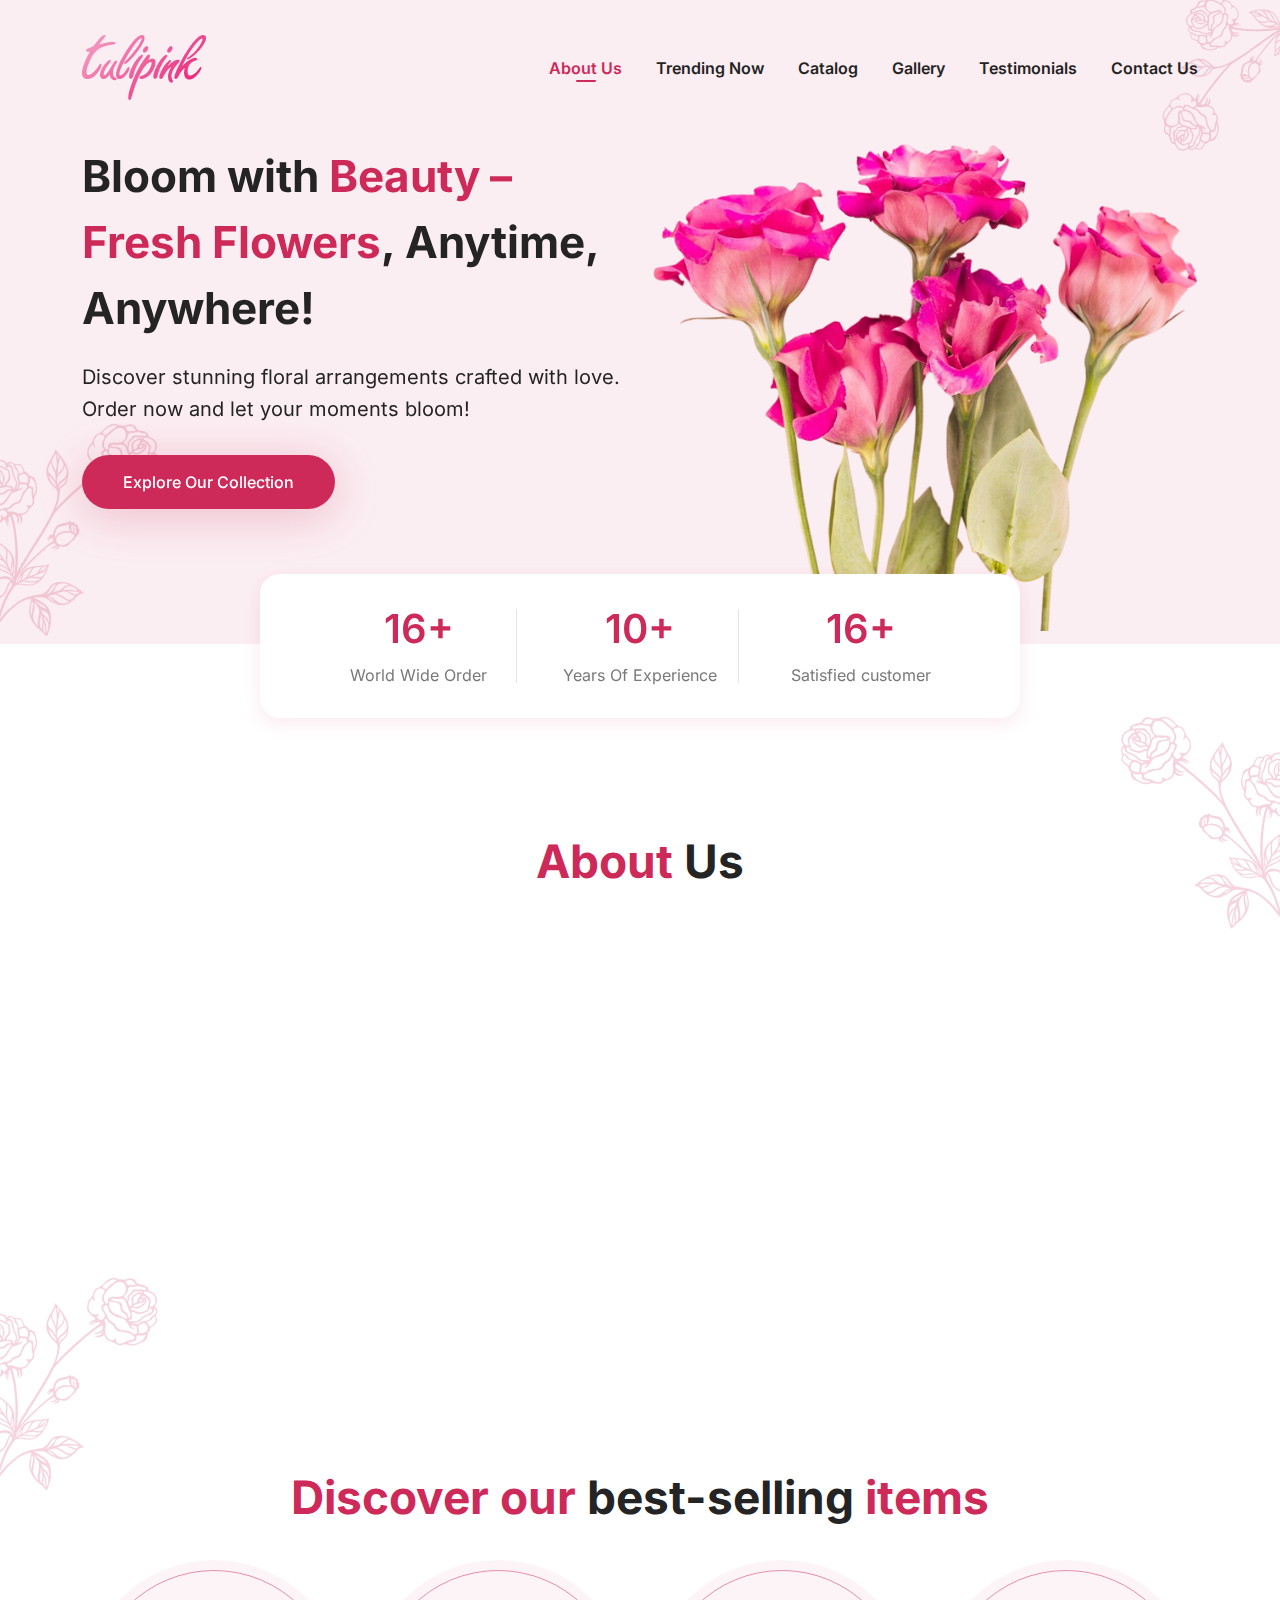
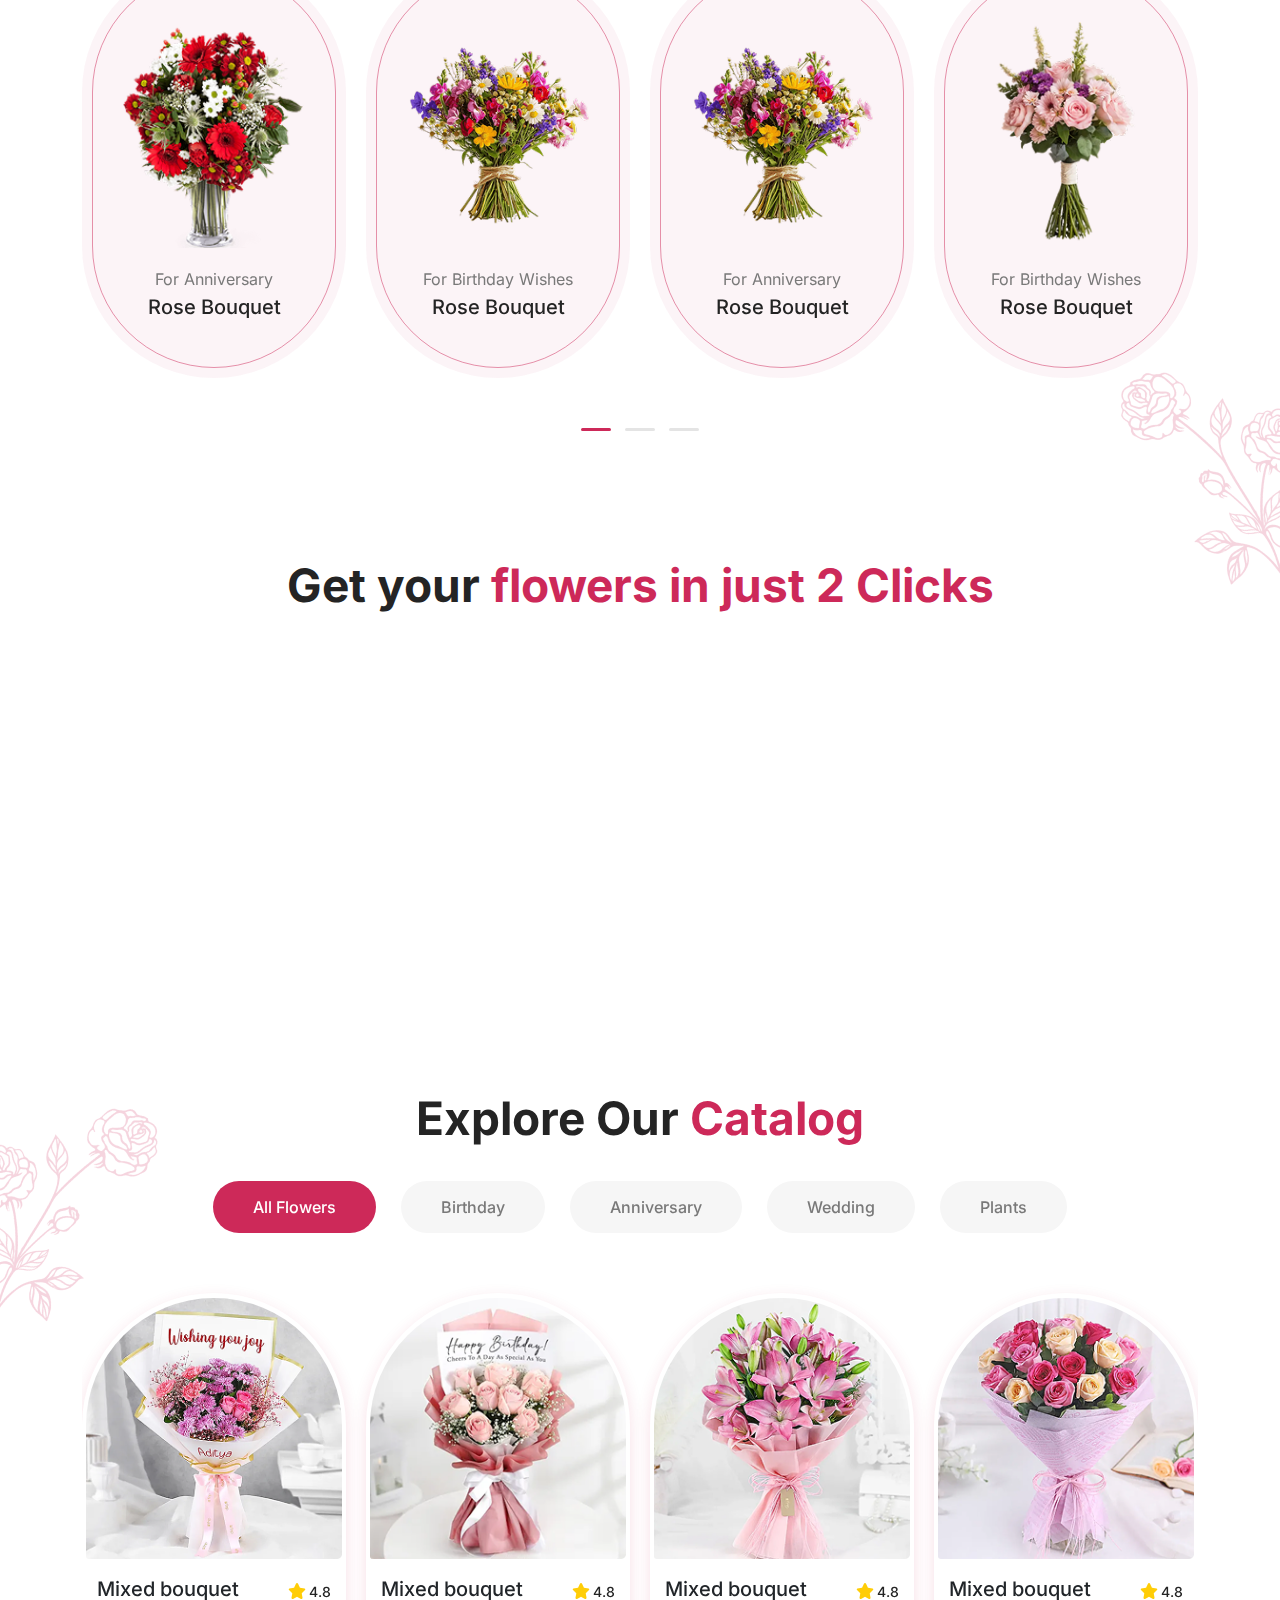
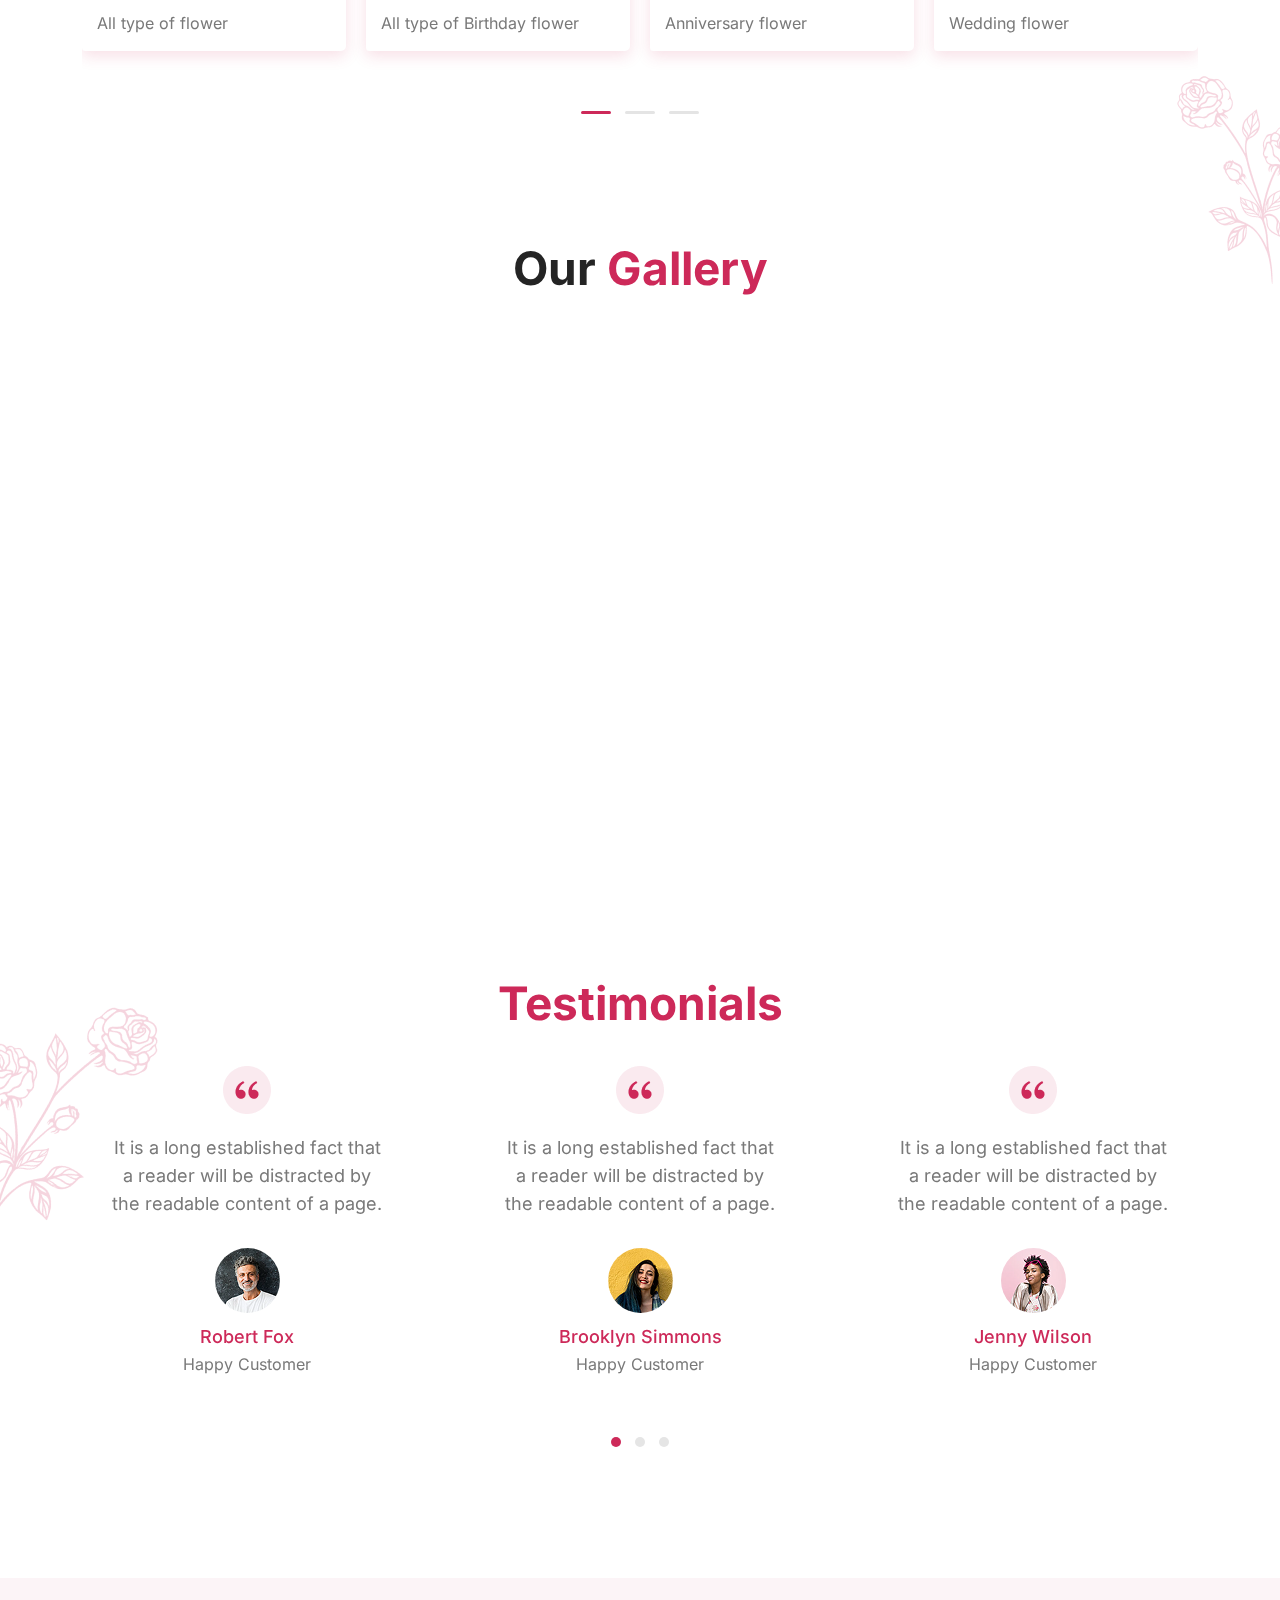
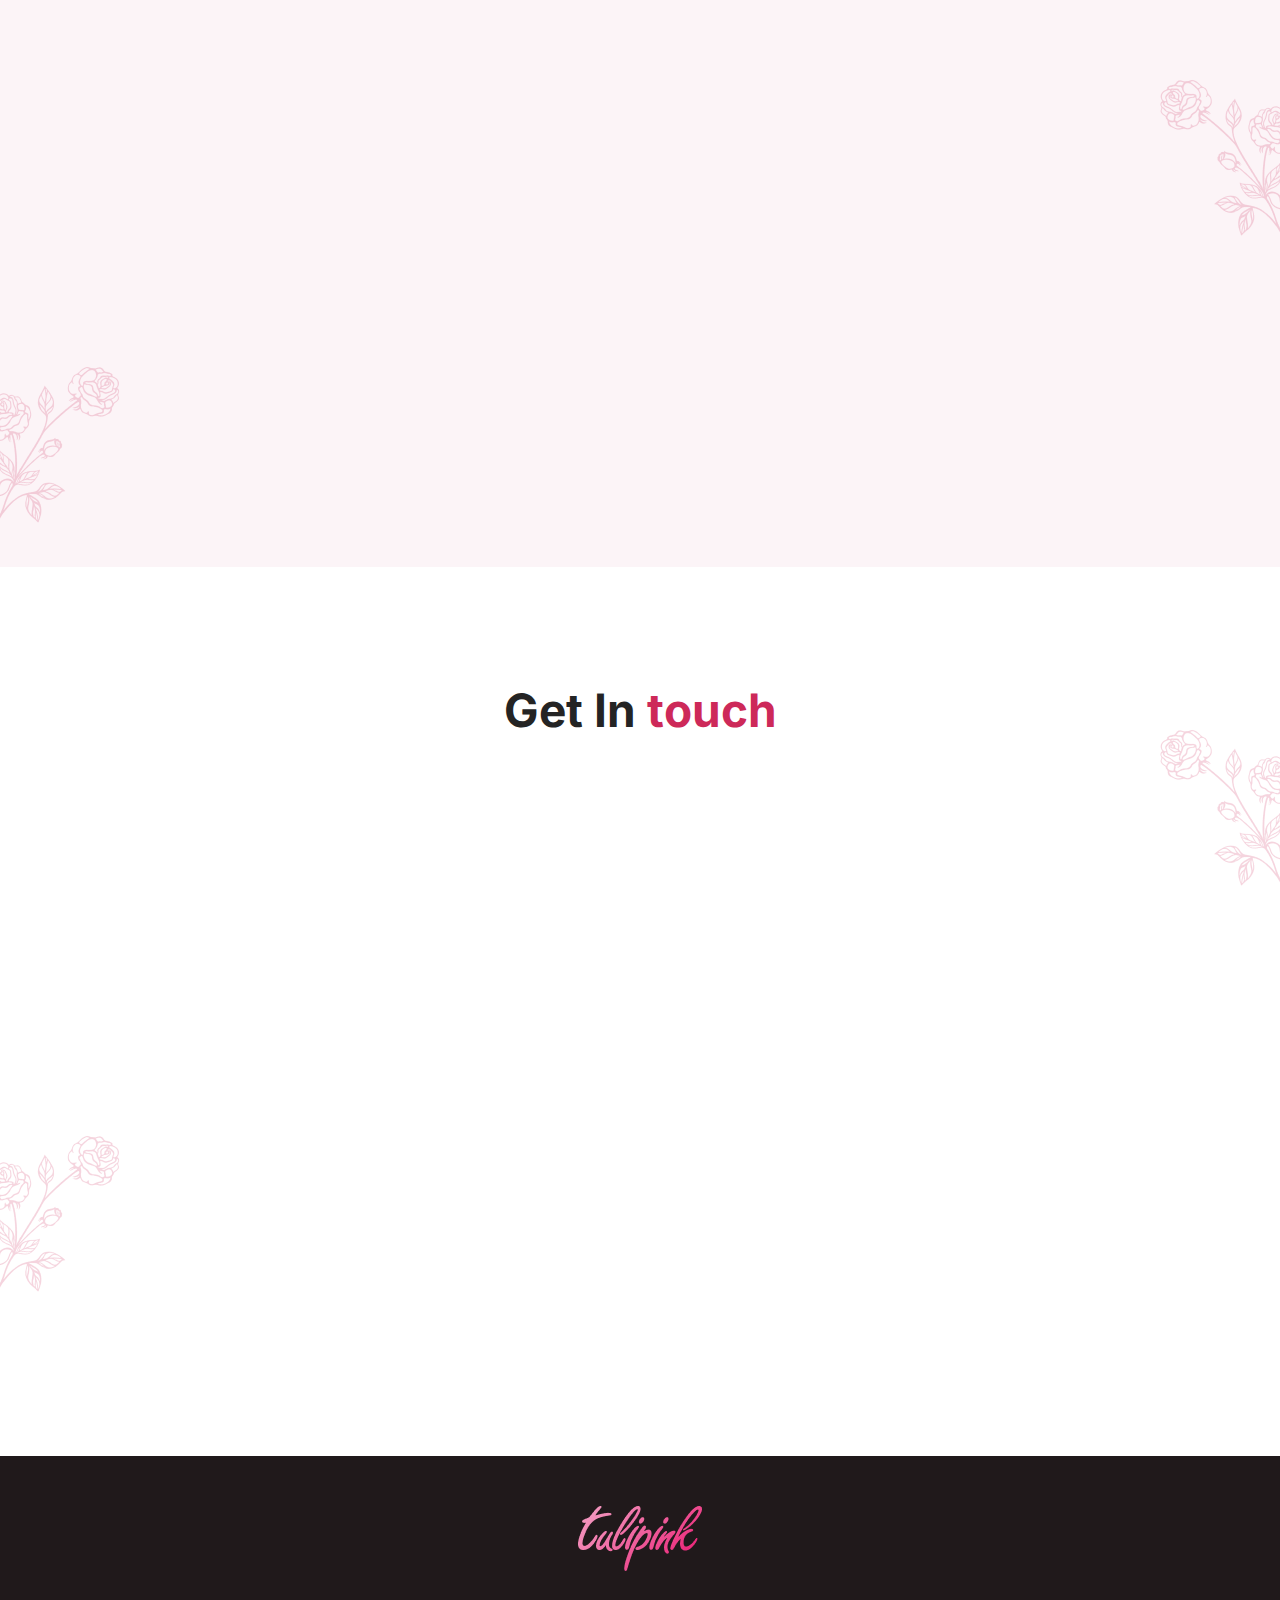
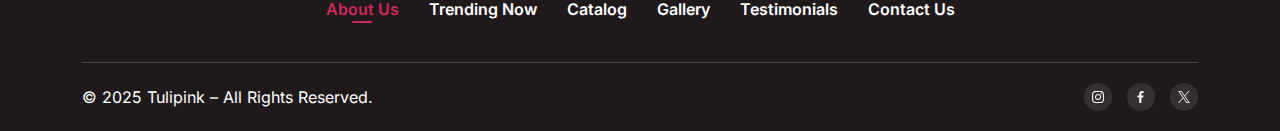
==== commit 44e9e618: "navbar padding" ====
--- a/index.html
+++ b/index.html
@@ -59,7 +59,7 @@
 
         <section class="hero-sec position-relative">
           <div class="container">
-            <div class="row align-items-center">
+            <div class="row">
               <div class="col-12 col-md-6"  data-aos="fade-up">
                 <div class="hero-info">
                   <h1>Bloom with <span>Beauty – Fresh Flowers</span>, Anytime, Anywhere!</h1>
--- a/assets/css/style.css
+++ b/assets/css/style.css
@@ -16,6 +16,7 @@
 body,
 html {
   font-family: "Inter";
+  overflow-x: hidden;
 }
 
 img {
@@ -54,8 +55,11 @@
   width: 100%;
   height: 100%;
   position: relative;
-}
-
+
+}
+.navbar{
+    padding-top: 30px;
+}
 #navbar .flower-img .flower-left {
   position: absolute;
   bottom: -8%;
@@ -143,8 +147,14 @@
 .hero-info span {
   color: var(--pink-color);
 }
+.hero-right{
+    position: relative;
+}
 .hero-right img {
   width: 100%;
+  /* position: absolute;
+  right: -30%;
+  top: 0; */
 }
 
 .hero-info p {
@@ -523,7 +533,6 @@
   flex-direction: column;
   justify-content: center;
   align-items: center;
-  background-color: white;
   box-shadow: 0 0 0 rgba(205, 41, 89, 0);
   transition: box-shadow 0.4s ease, transform 0.4s ease;
   cursor: pointer;
@@ -744,7 +753,13 @@
   color: var(--gray-light-color);
   background-color: #f6f6f6;
   margin-right: 0;
-}
+  transition: all 0.3s ease;
+}
+.catalog-tabs .nav-pills .nav-link:hover {
+    background-color: var(--pink-color);
+    color: var(--white-color);
+    transform: scale(1.05); 
+  }
 .catalog-tabs .nav-pills {
   flex-wrap: nowrap;
   overflow-x: auto;
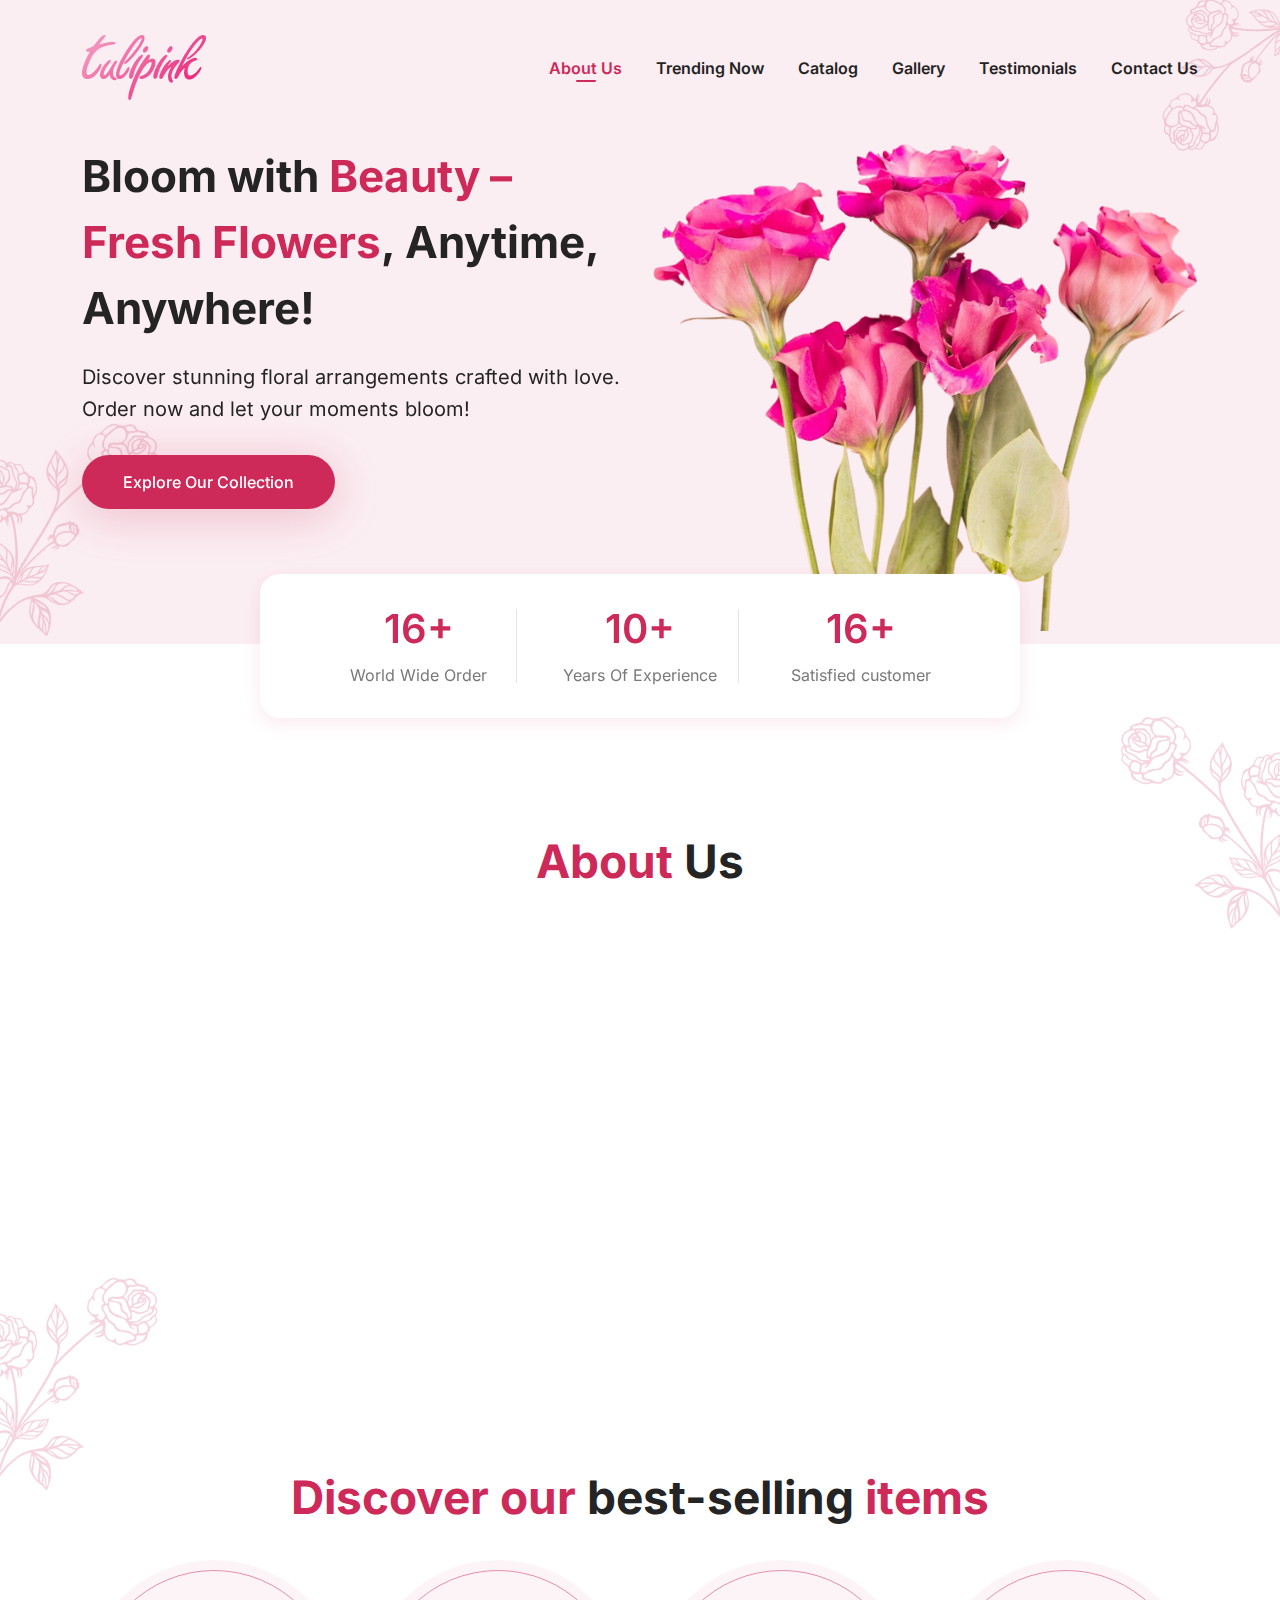
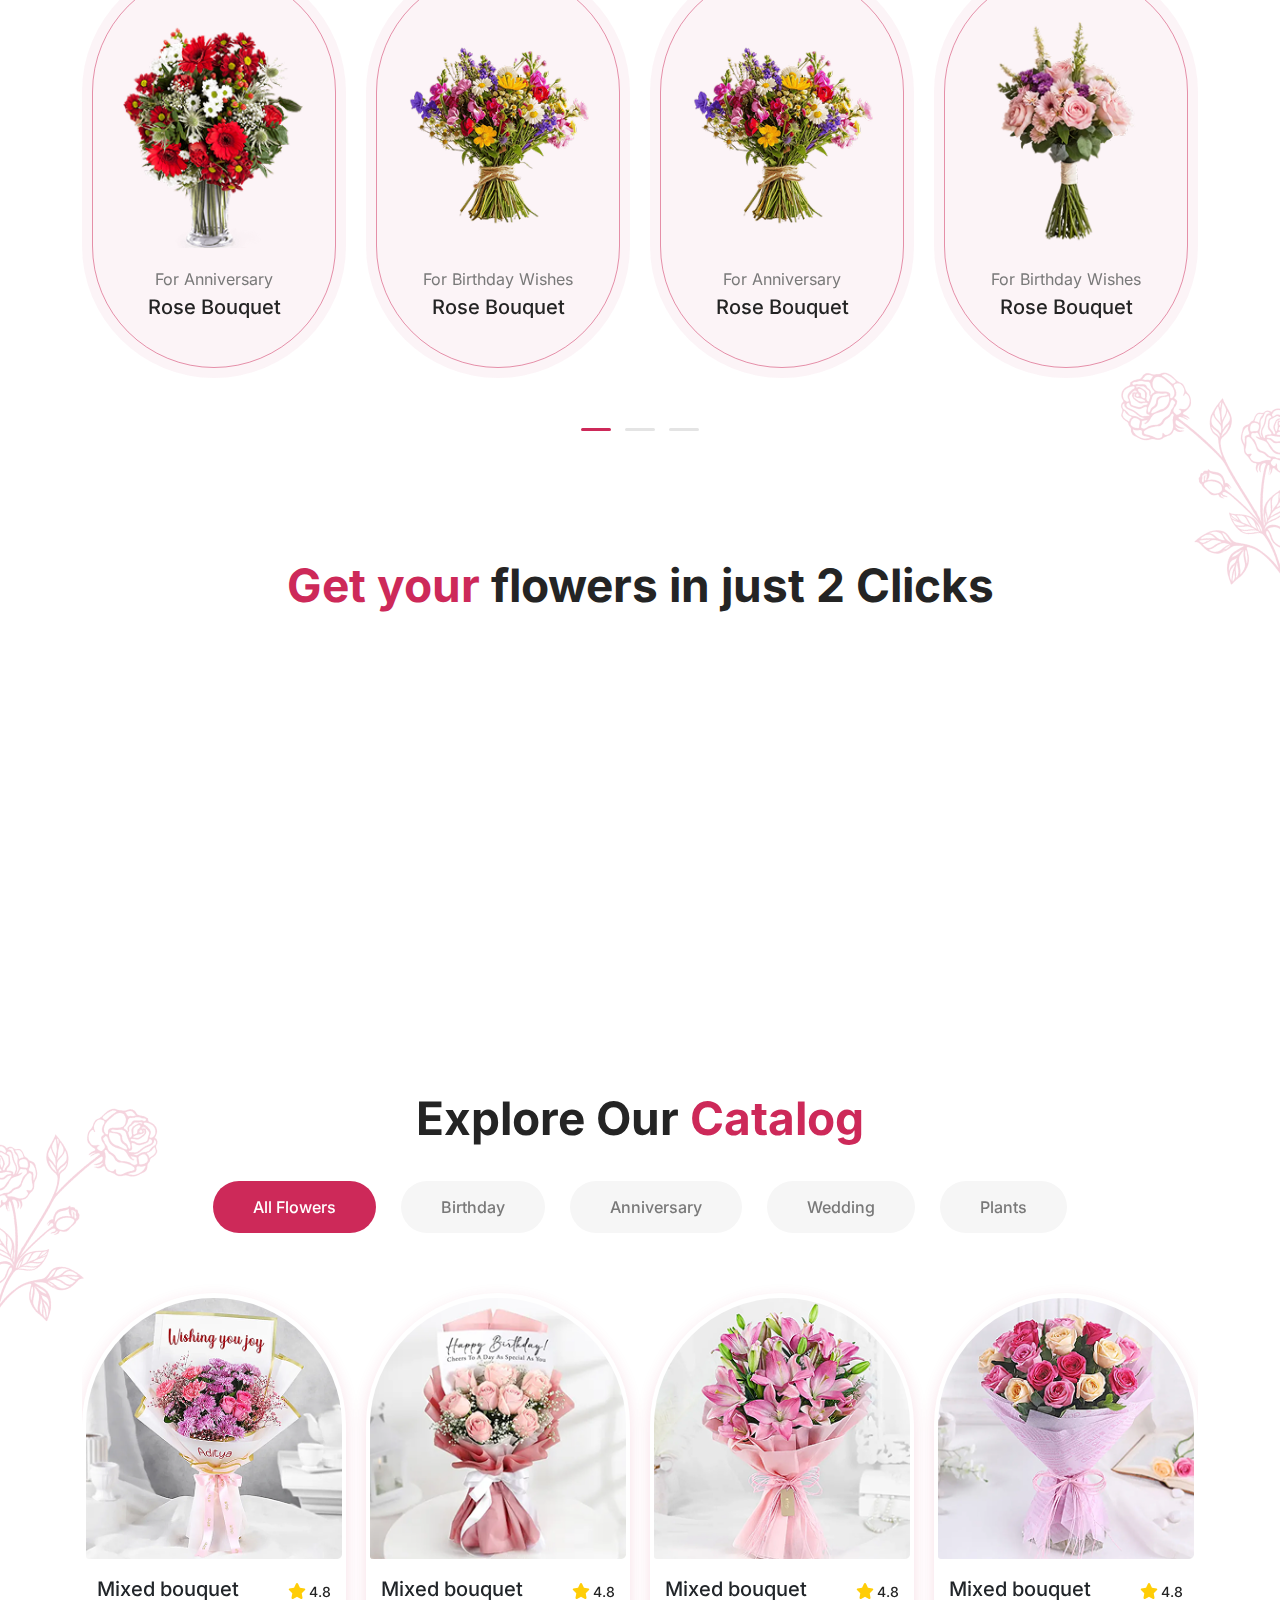
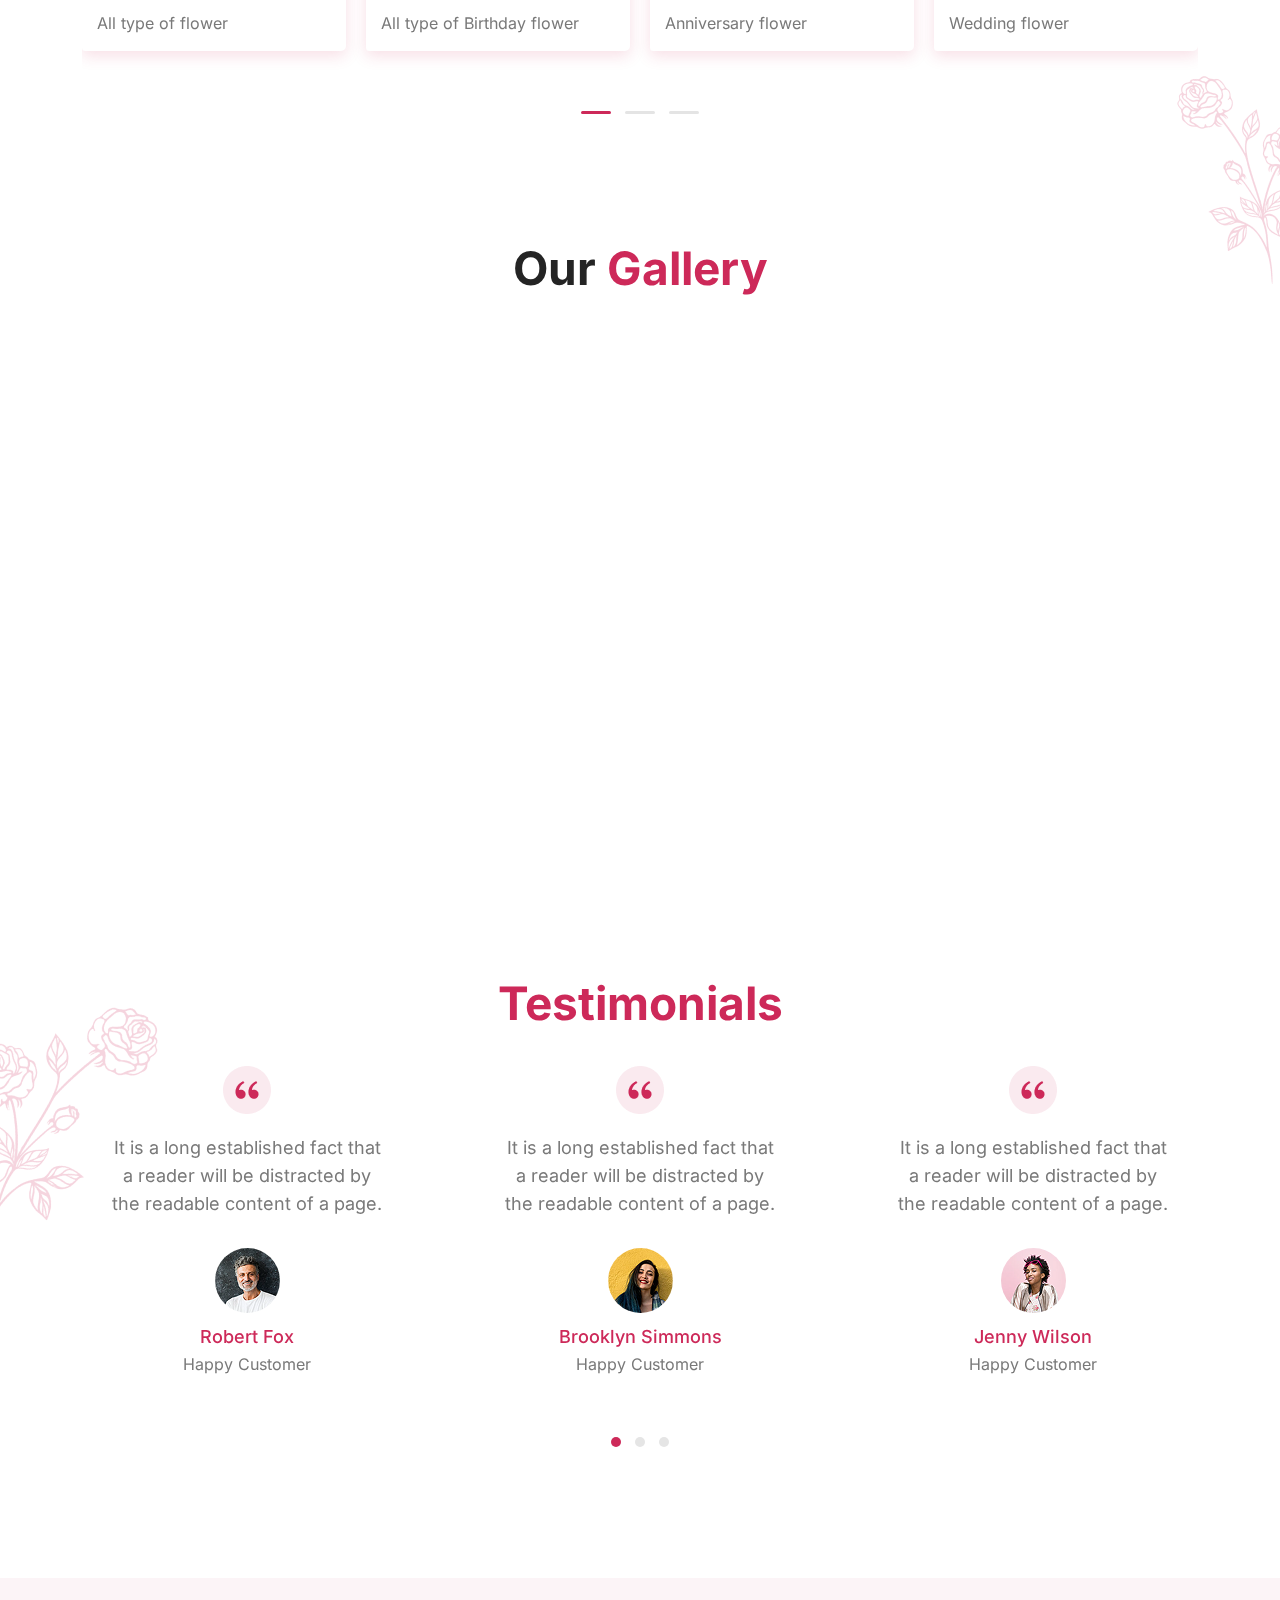
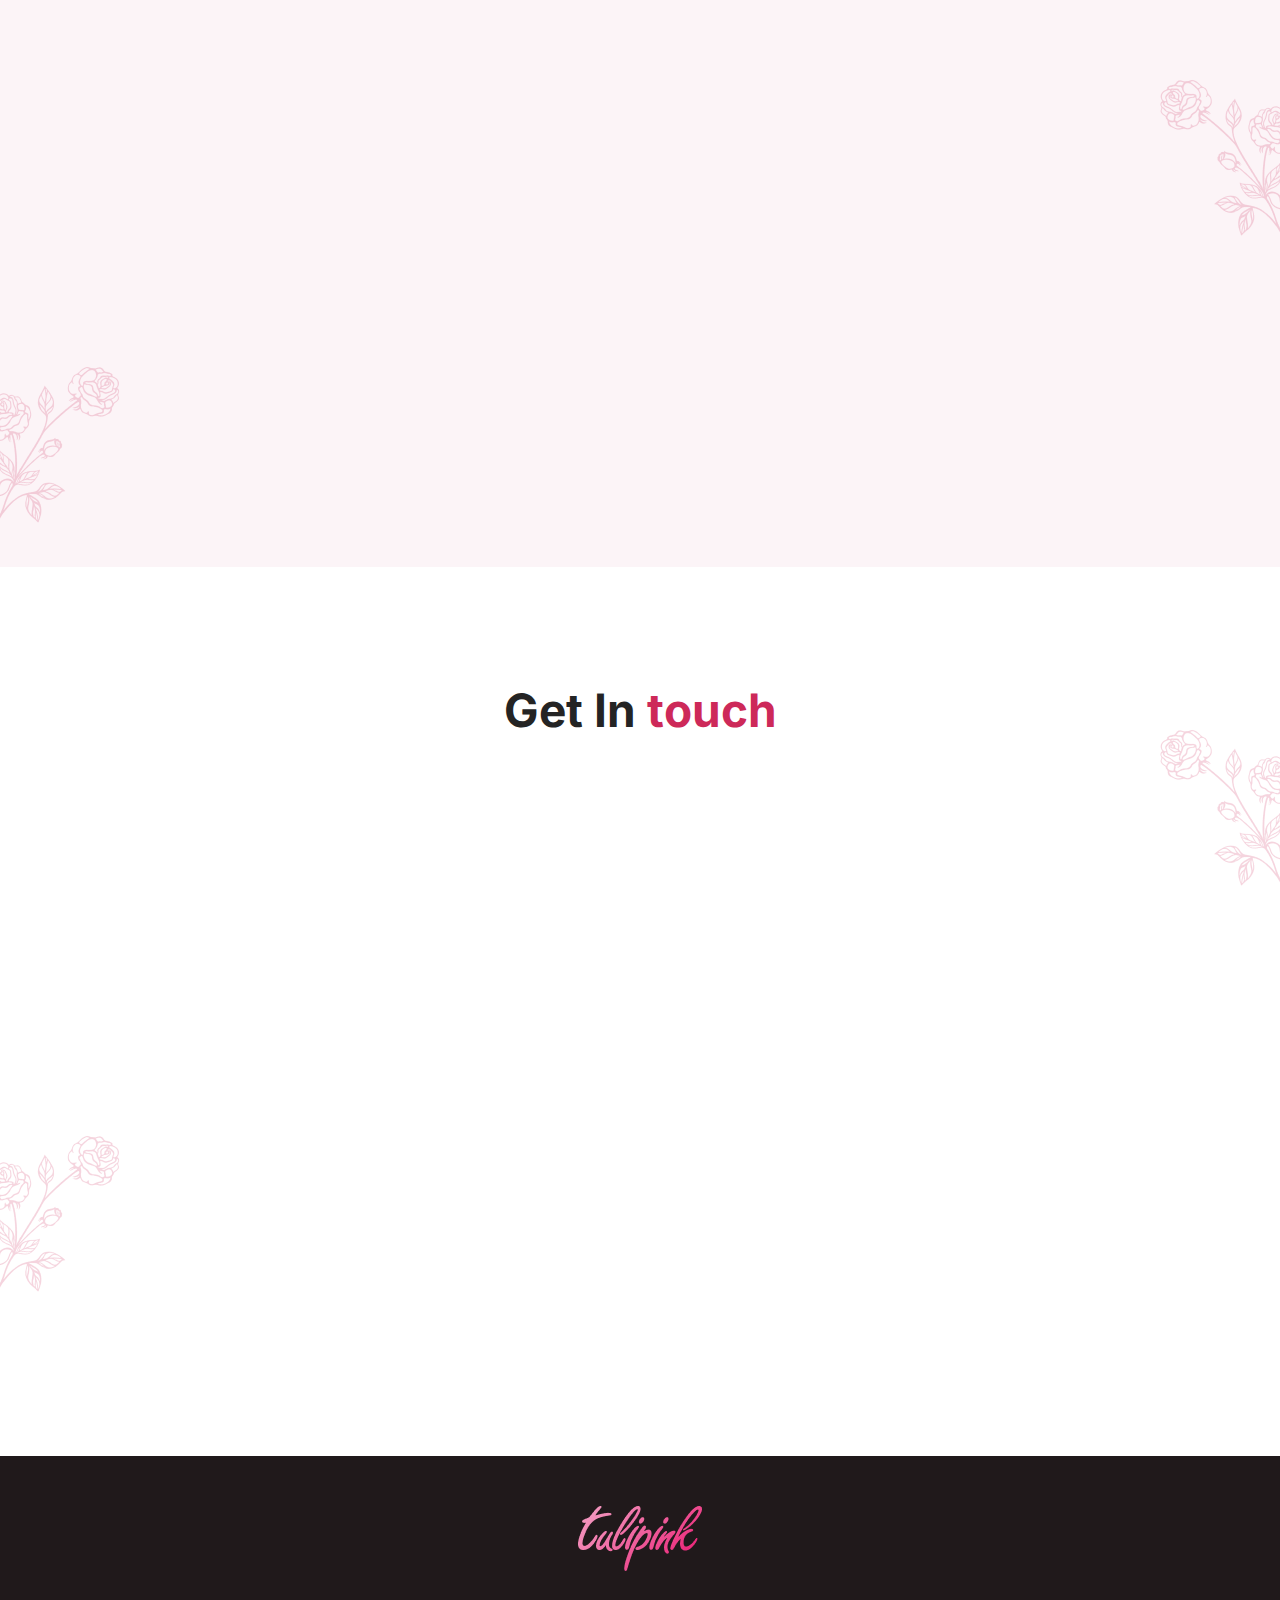
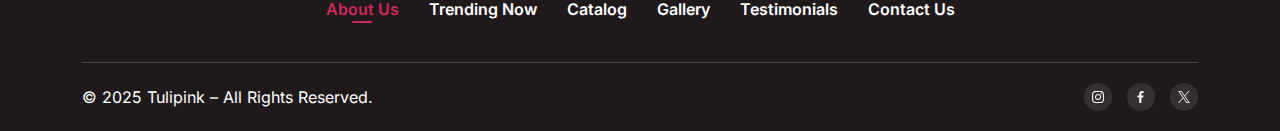
==== commit e0513d2f: "common title color" ====
--- a/index.html
+++ b/index.html
@@ -262,7 +262,7 @@
           </div>
           <div class="container">
             <div class="common-title">
-              <h2><span>Get your</span> flowers in just 2 Clicks </h2>
+              <h2>Get your <span>flowers in just 2 Clicks</span> </h2>
            </div>
           <div class="row">
             <div class="col-12 col-sm-6 col-lg-4 mb-4 mb-lg-0" data-aos="fade-up">
--- a/assets/css/style.css
+++ b/assets/css/style.css
@@ -259,6 +259,9 @@
     height: 0;
     z-index: 999;
   }
+  .navbar{
+    padding-top:15px;
+}
   #navbar .navbar-collapse.show {
     height: 100vh;
   }
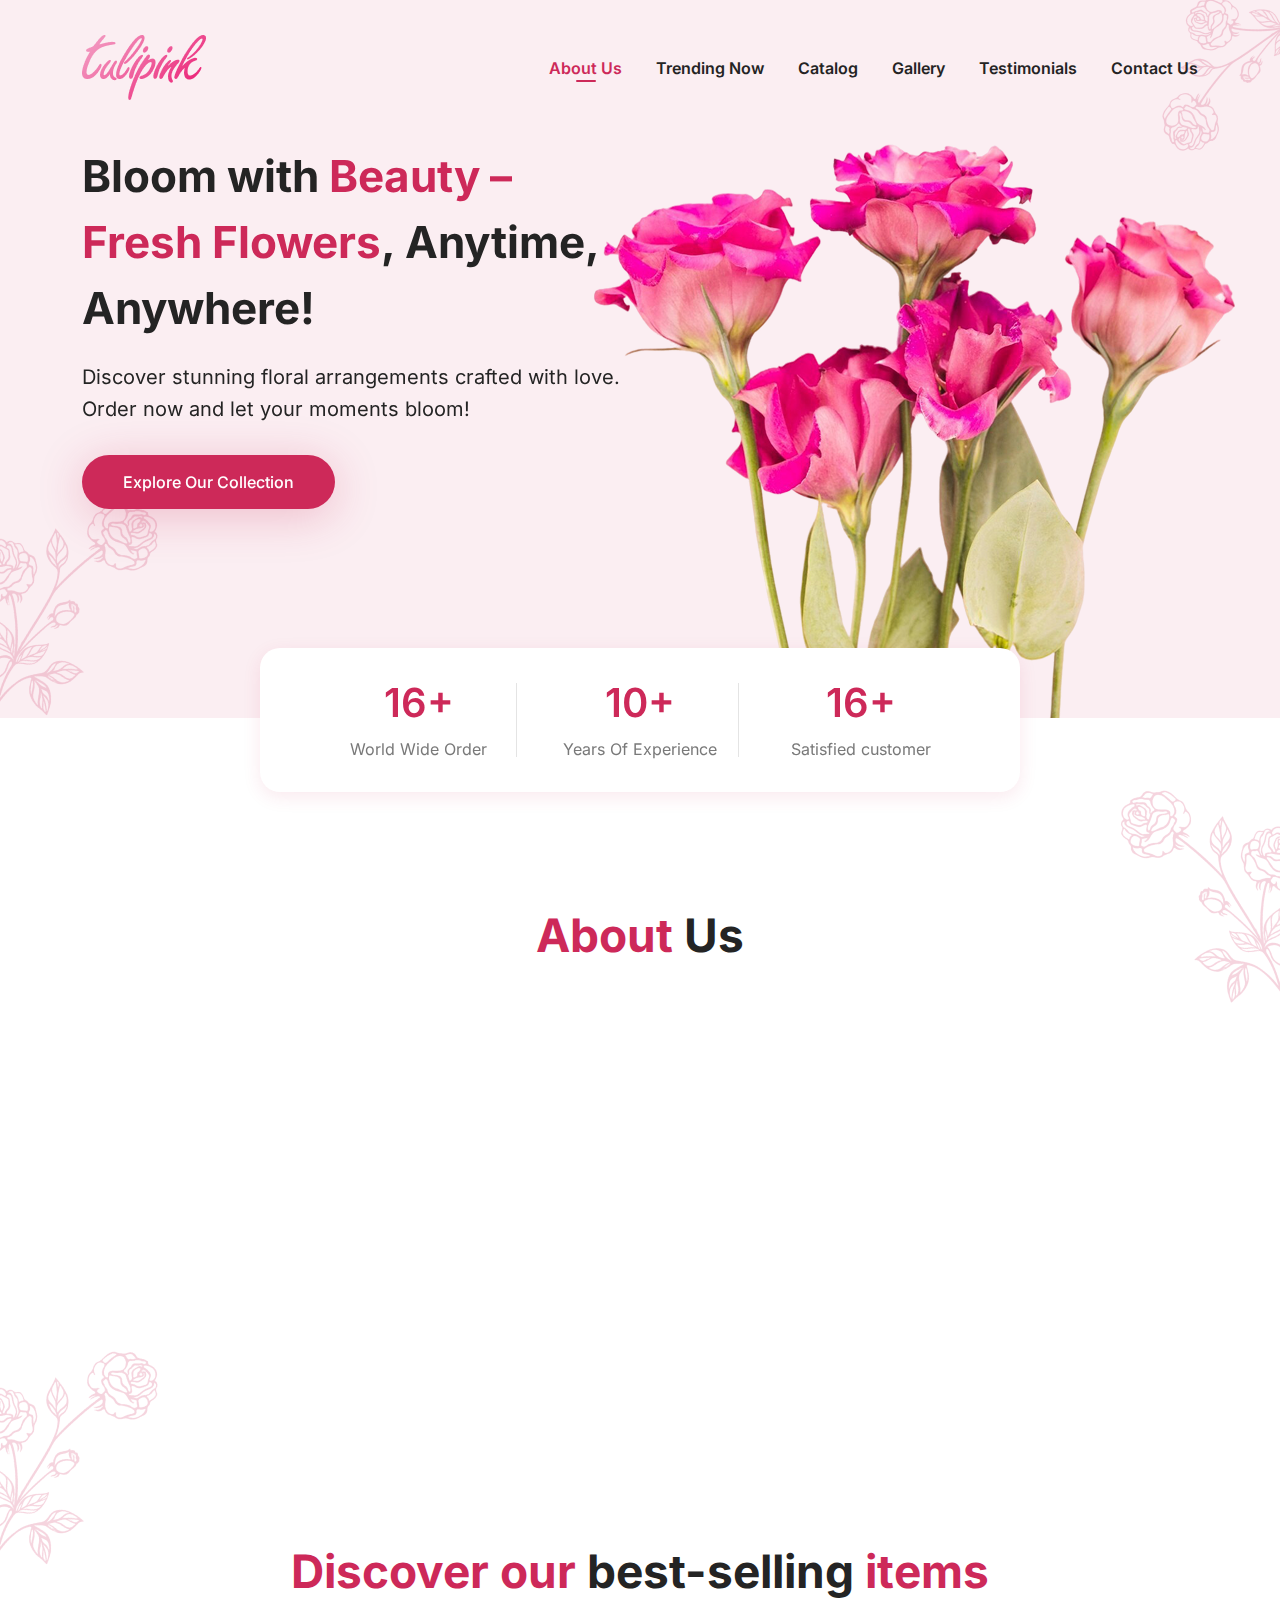
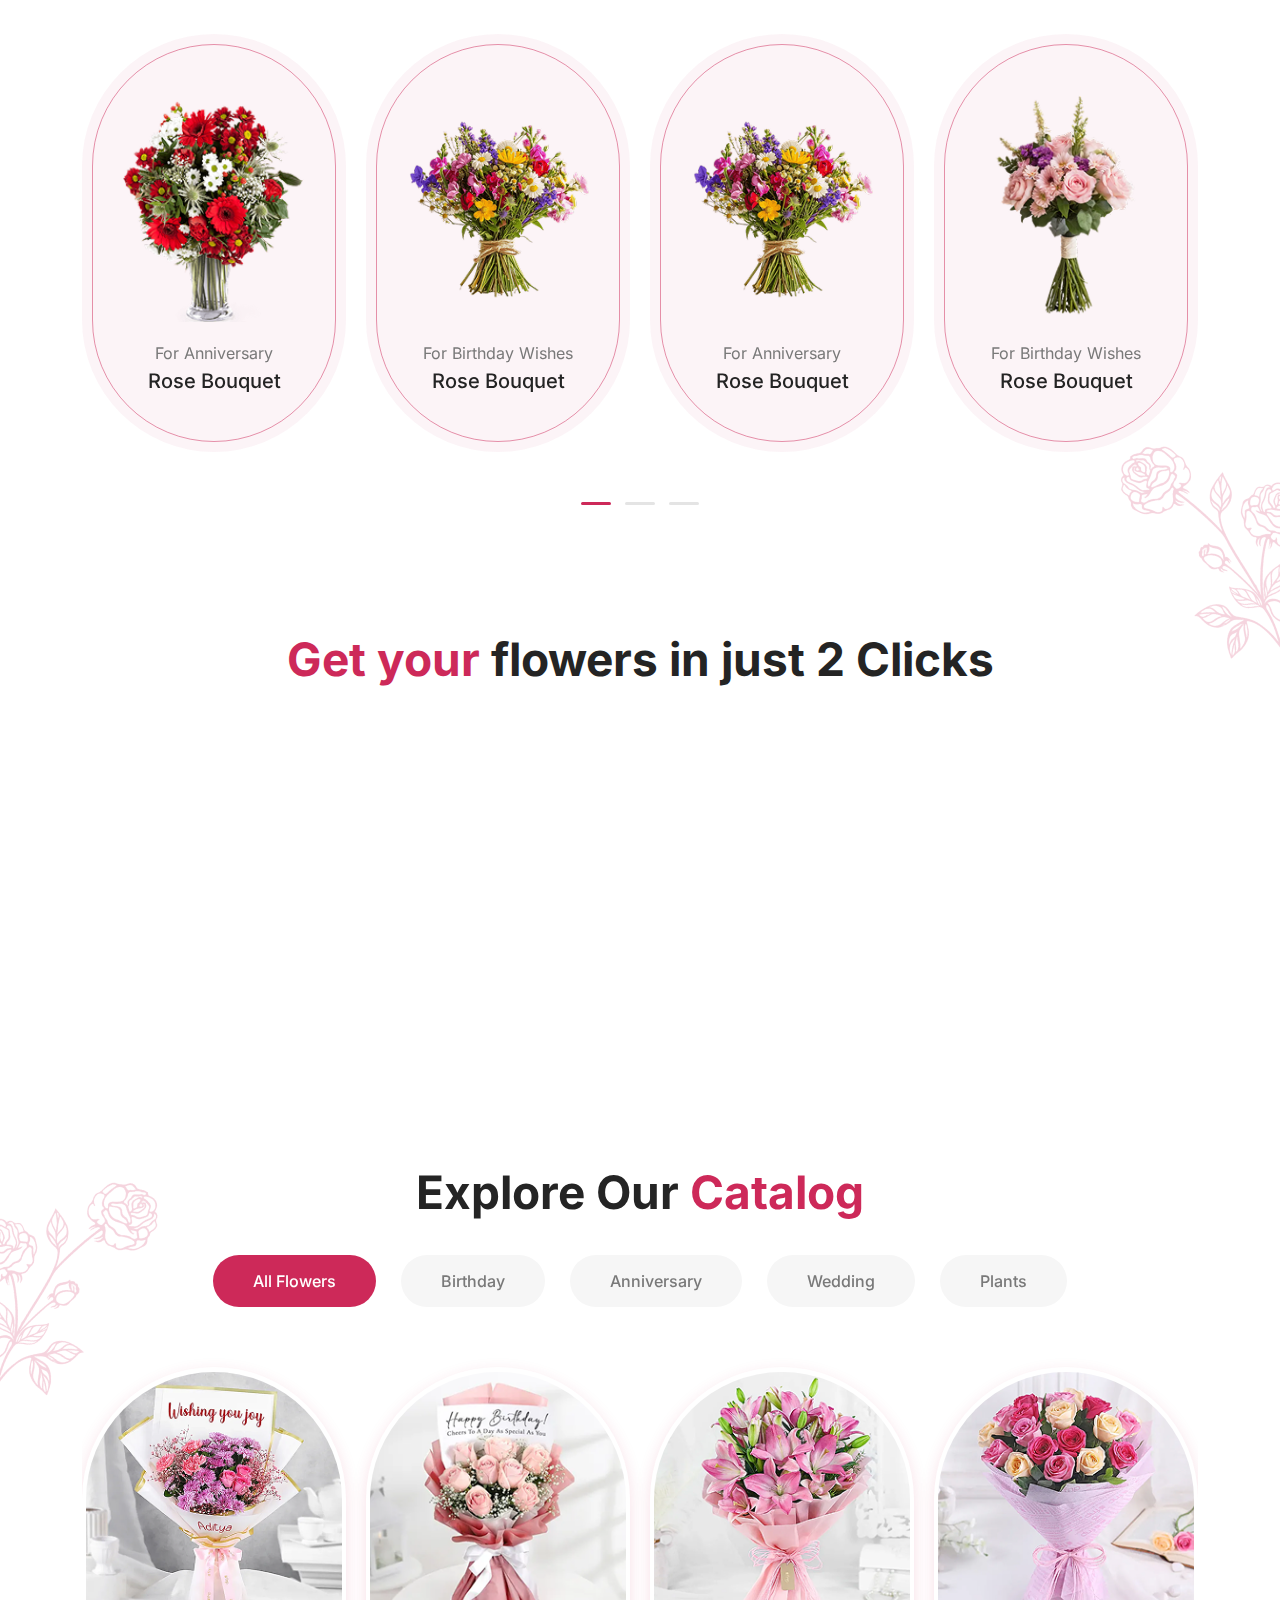
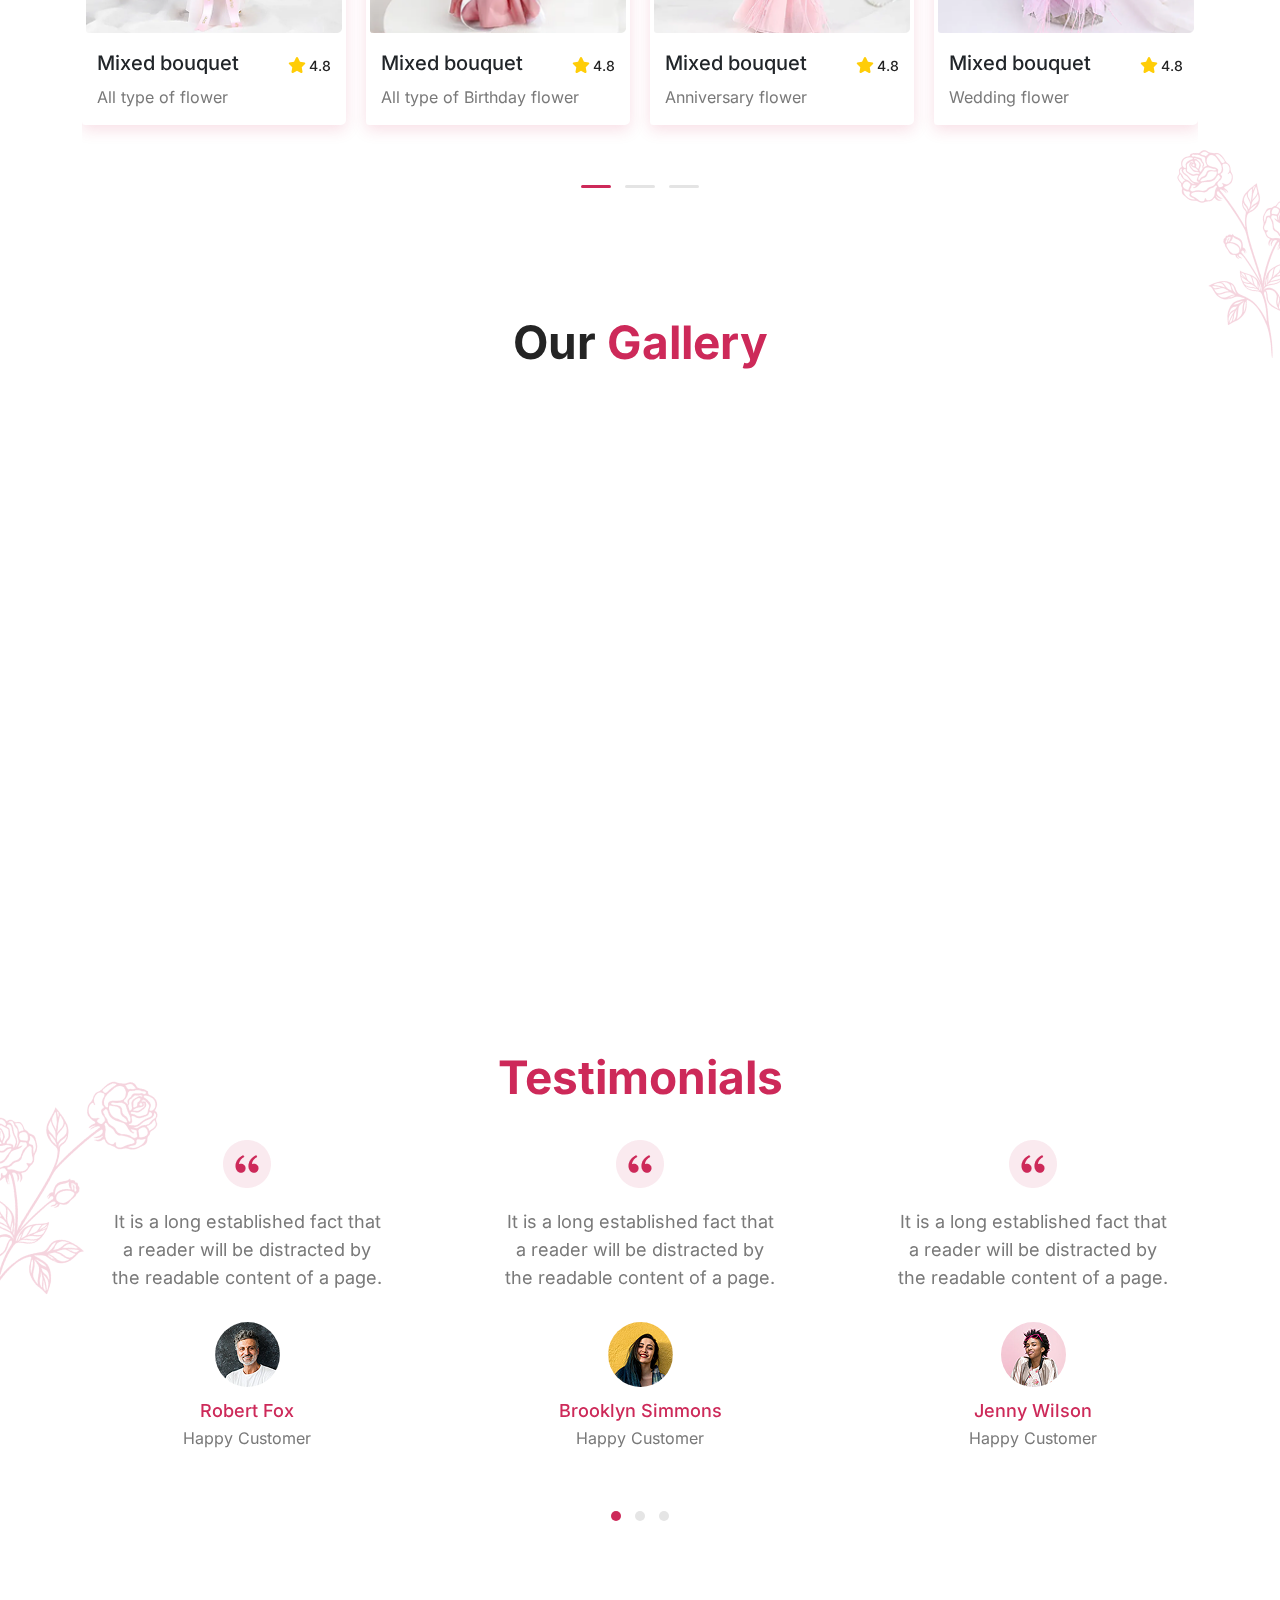
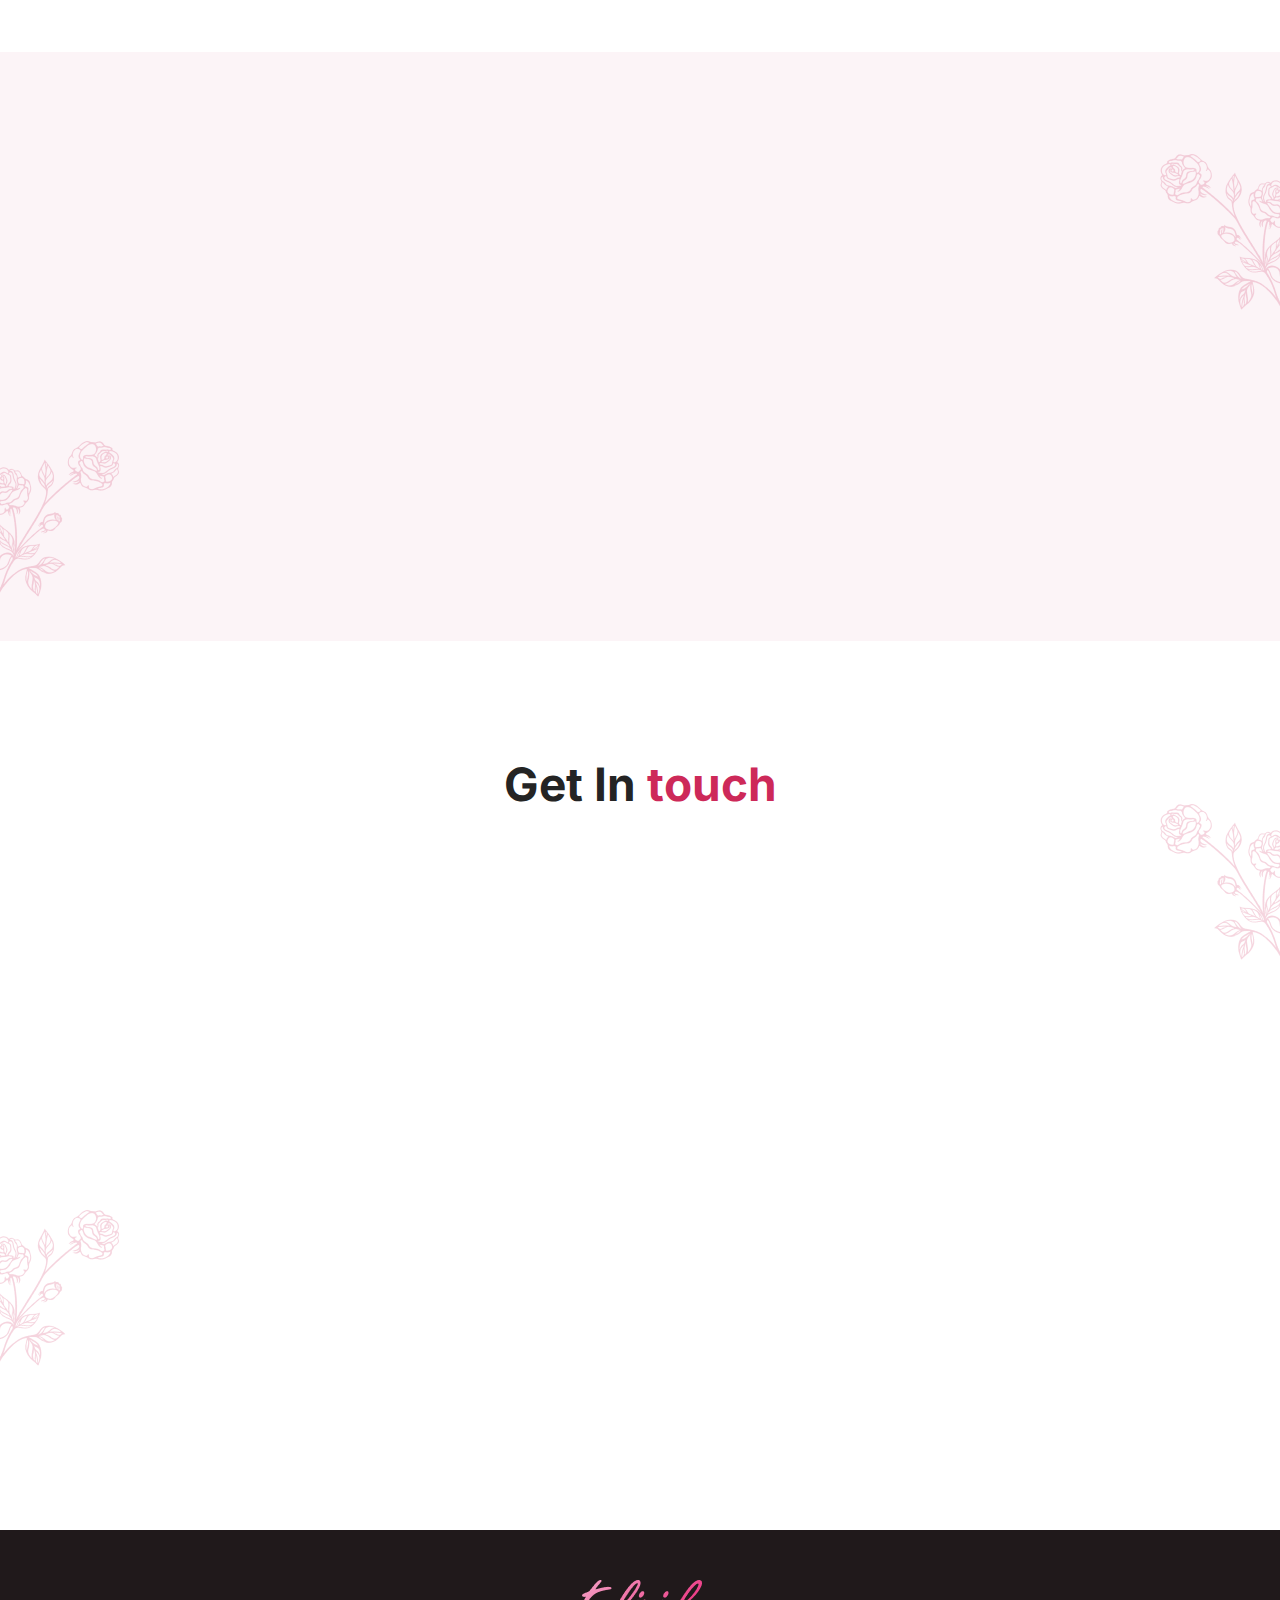
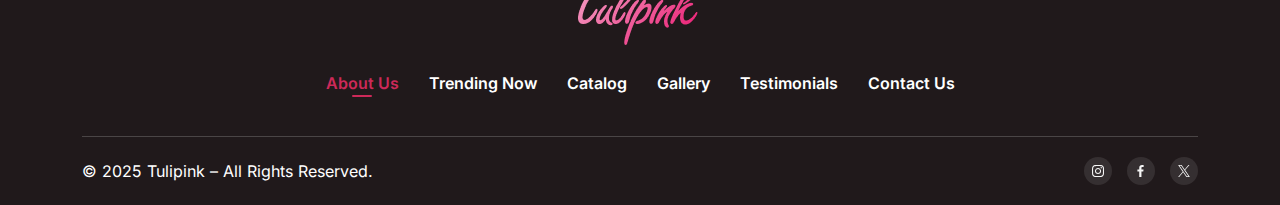
==== commit 99342ac1: "js" ====
--- a/index.html
+++ b/index.html
@@ -4,7 +4,7 @@
     <meta charset="UTF-8">
     <meta name="viewport" content="width=device-width, initial-scale=1.0">
     <title>Document</title>
-    <!-- --font swesome-- -->
+    <!-- --font awesome-- -->
     <link rel="stylesheet" href="https://cdnjs.cloudflare.com/ajax/libs/font-awesome/6.7.2/css/all.min.css" integrity="sha512-Evv84Mr4kqVGRNSgIGL/F/aIDqQb7xQ2vcrdIwxfjThSH8CSR7PBEakCr51Ck+w+/U6swU2Im1vVX0SVk9ABhg==" crossorigin="anonymous" referrerpolicy="no-referrer" />
     <!-- --aos animation -->
     <link href="https://unpkg.com/aos@2.3.1/dist/aos.css" rel="stylesheet">
@@ -865,11 +865,15 @@
        </footer>
   
    
-       <!-- --bootstrap-- -->
+       <!-- --jquery-- -->
     <script src="assets/js/jquery-3.6.0.min.js"></script>
+    <!-- --bootstrap-- -->
      <script src="assets/js/bootstrap.bundle.min.js"></script>
+     <!-- --owl-- -->
      <script src="assets/js/owl.carousel.min.js"></script>
+     <!-- --AOS animation -->
      <script src="https://unpkg.com/aos@2.3.1/dist/aos.js"></script>
+     <!-- --main js -->
      <script src="assets/js/main.js"> </script>
      
 </body>
--- a/assets/css/style.css
+++ b/assets/css/style.css
@@ -147,15 +147,6 @@
 .hero-info span {
   color: var(--pink-color);
 }
-.hero-right{
-    position: relative;
-}
-.hero-right img {
-  width: 100%;
-  /* position: absolute;
-  right: -30%;
-  top: 0; */
-}
 
 .hero-info p {
   font-size: 20px;
@@ -213,8 +204,33 @@
   top: var(--hover-y, 50%);
   left: var(--hover-x, 50%);
 }
+.hero-sec {
+  position: relative;
+  overflow: visible;
+}
+
+.hero-right {
+  position: relative;
+  width: 100%;
+  height: 100%;
+  display: flex;
+  justify-content: flex-end;
+  overflow: visible;
+}
+
+.hero-right img {
+  position: relative;
+  right: -15%; /* Adjust as needed */
+  max-width: none;
+  width: 120%; /* Allow it to go beyond container */
+}
 
 /* --responsive-- */
+@media(max-width:1440px){
+  .hero-right img {
+    right: -7%;
+  } 
+}
 @media (max-width: 1399px) {
   .hero-info h1 {
     font-size: 44px;
@@ -223,8 +239,14 @@
   #navbar .navbar-nav {
     gap: 34px;
   }
-}
-
+ 
+}
+
+@media (max-width: 1199px) {
+  .hero-right img {
+   max-width: max-content;
+  } 
+}
 @media (max-width: 991px) {
   .hero-info p {
     font-size: 18px;
@@ -308,6 +330,11 @@
   .hero-info .btn {
     margin-bottom: 30px;
   }
+  .hero-right img{
+    position: static;
+    max-width: -webkit-fill-available;
+    width: 100%;
+  }
 }
 @media (max-width: 640px) {
   .hero-info .btn {
@@ -322,6 +349,7 @@
   margin-top: -70px;
   z-index: 2;
   position: relative;
+
 }
 .count-sec-info {
   background-color: var(--white-color);
@@ -384,7 +412,7 @@
 
 @media (max-width: 575px) {
   .count-sec {
-    margin-top: -10px;
+    margin: -10px 12px 0;
   }
 }
 @media (max-width: 430px) {
@@ -608,6 +636,18 @@
   transform: translateY(-3px);
   opacity: 1;
 }
+/* ---responsive-- */
+@media(max-width:640px){
+  .selling-info{
+    max-width: 237px;
+  }
+  .selling-data{
+    padding: 26px 30px  36px;
+  }
+  .selling-data img{
+    margin-bottom: 2px;
+  }
+}
 /* --selling-items--end */
 
 /* -process--start */
